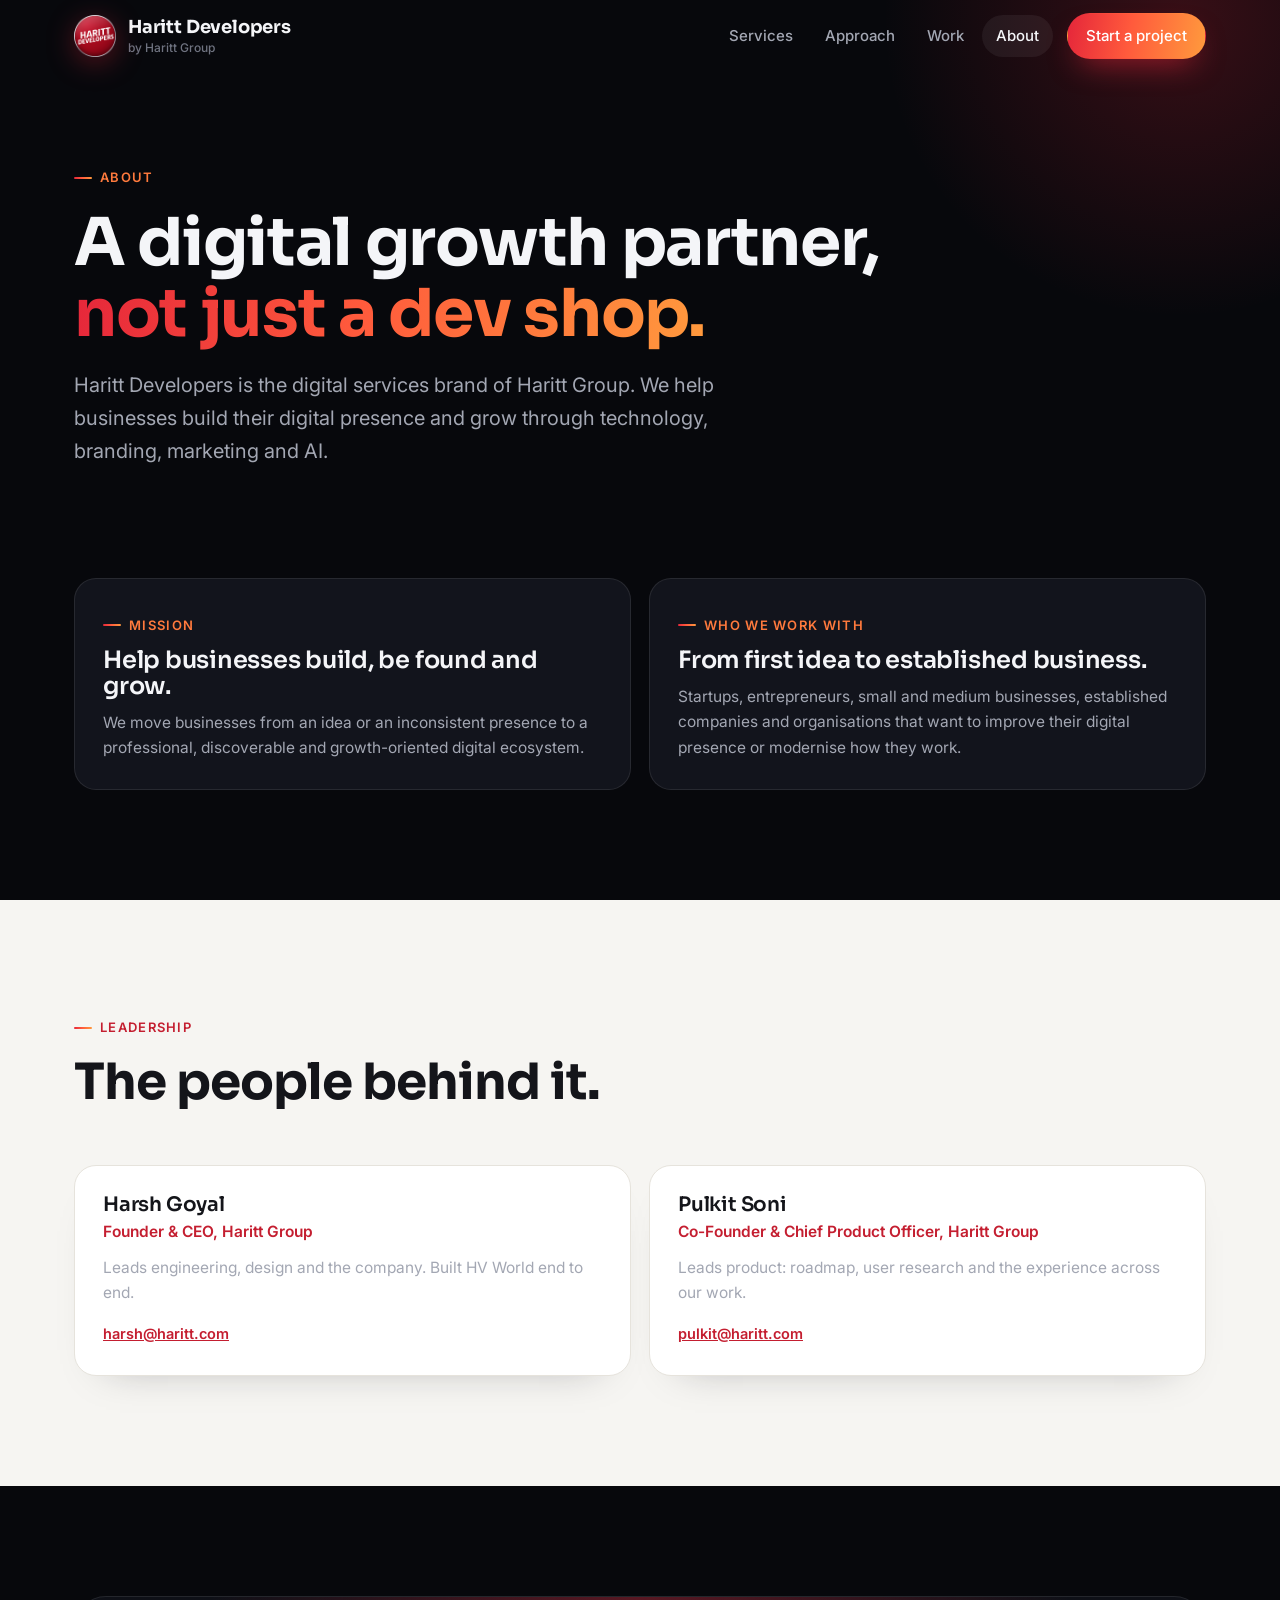
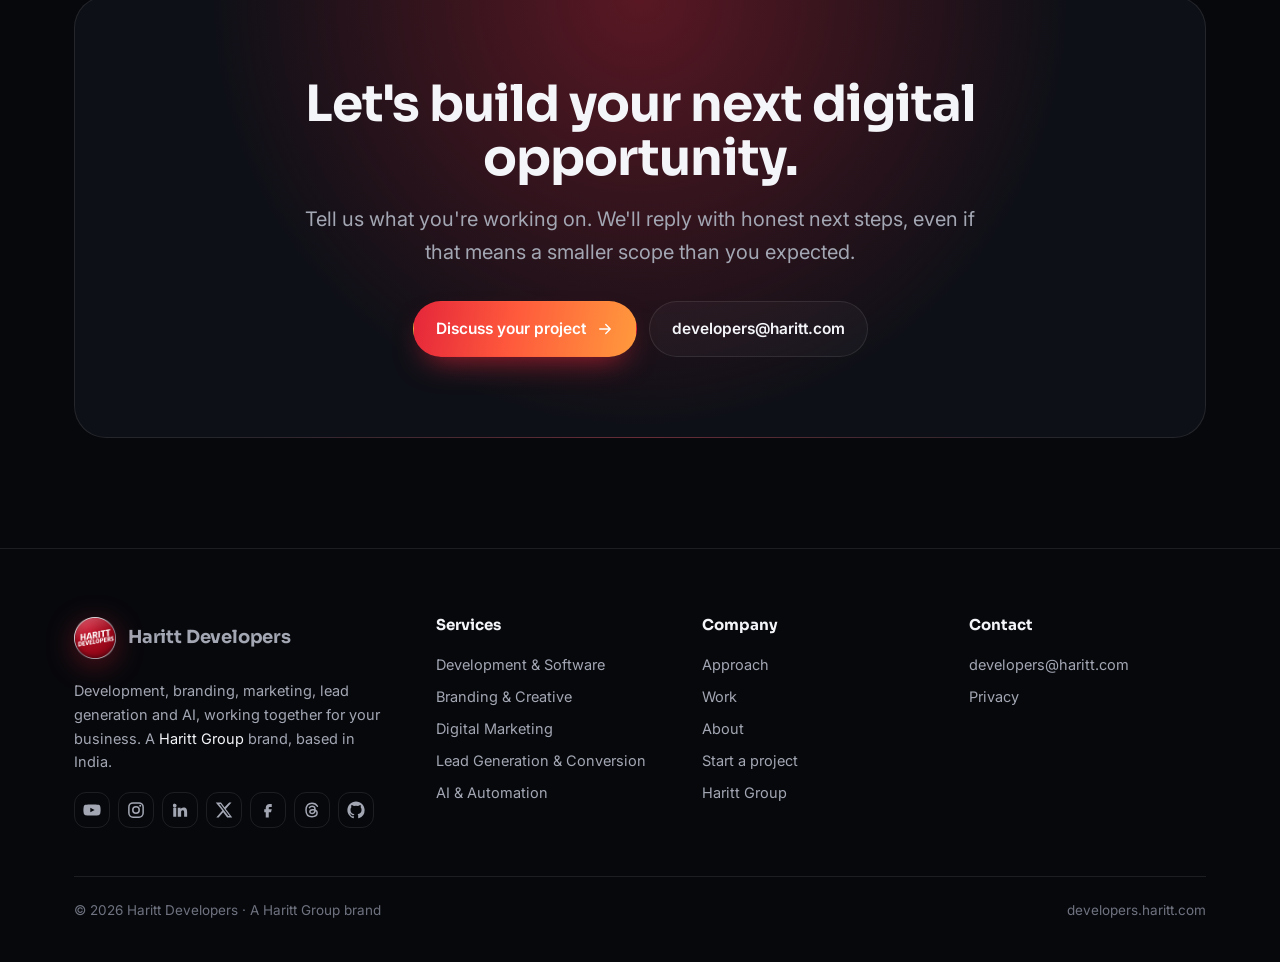
==== about/index.html @ 1e37ee99 "HV World update Co-Authored-By: Claude Opus 5.5 <noreply@anthropic.com> Claude-Session: https://clau" ====
<!DOCTYPE html><html lang="en"><head><meta charset="utf-8"><script src="https://hvworld.haritt.com/status.js?v=3"></script><meta name="viewport" content="width=device-width, initial-scale=1">
<title>About · Haritt Developers</title><meta name="description" content="Haritt Developers is the digital services brand of Haritt Group, helping businesses grow through technology, branding, marketing and AI."><meta name="theme-color" content="#07080C"><link rel="canonical" href="https://developers.haritt.com/about/">
<link rel="icon" href="/assets/logo-64.png" type="image/png"><link rel="apple-touch-icon" href="/assets/logo-180.png">
<meta property="og:type" content="website"><meta property="og:site_name" content="Haritt Developers"><meta property="og:title" content="About · Haritt Developers"><meta property="og:description" content="Haritt Developers is the digital services brand of Haritt Group, helping businesses grow through technology, branding, marketing and AI."><meta property="og:url" content="https://developers.haritt.com/about/"><meta property="og:image" content="https://developers.haritt.com/og/about.jpg"><meta property="og:image:width" content="1200"><meta property="og:image:height" content="630"><meta name="twitter:card" content="summary_large_image"><meta name="twitter:image" content="https://developers.haritt.com/og/about.jpg">
<link rel="preconnect" href="https://fonts.googleapis.com"><link rel="preconnect" href="https://fonts.gstatic.com" crossorigin>
<link href="https://fonts.googleapis.com/css2?family=Inter:wght@400;500;600&family=Sora:wght@600;700&display=swap" rel="stylesheet">
<link rel="stylesheet" href="/site.css"><script type="application/ld+json">{"@context": "https://schema.org", "@type": "Organization", "name": "Haritt Developers", "url": "https://developers.haritt.com", "logo": "https://developers.haritt.com/assets/logo-256.png", "email": "developers@haritt.com", "description": "Haritt Developers helps businesses build and improve their digital presence through website and software development, branding, digital marketing, lead generation and AI-powered solutions.", "parentOrganization": {"@type": "Organization", "name": "Haritt Group", "url": "https://haritt.com"}, "areaServed": "IN", "sameAs": ["https://www.youtube.com/@harittdevelopers", "https://www.instagram.com/harittdevelopers/", "https://www.linkedin.com/company/harittdevelopers/", "https://x.com/harittdeveloper", "https://www.facebook.com/harittdevelopers", "https://www.threads.com/@harittdevelopers", "https://github.com/harittdevelopers"]}</script></head><body><nav id="nav"><div class="w"><div class="br"><a class="bh" href="/" aria-label="Haritt Developers home"><img src="/assets/logo-180.png" alt="Haritt Developers logo" width="42" height="42"></a><span><a class="bh" href="/">Haritt Developers</a><a class="par" href="https://haritt.com">by Haritt Group</a></span></div>
<div class="lk" id="lk"><a href="/services/">Services</a><a href="/approach/">Approach</a><a href="/work/">Work</a><a href="/about/" class=on>About</a><a class="btn p" href="/contact/">Start a project</a></div>
<button class="mb" id="mb" aria-label="Open menu" aria-expanded="false" aria-controls="lk"><i></i><i></i><i></i></button></div></nav><header class="ph"><div class="w"><div class="eb rv">About</div><h1 class="rv">A digital growth partner, <span class="gt">not just a dev shop.</span></h1>
<p class="lead rv">Haritt Developers is the digital services brand of Haritt Group. We help businesses build their digital presence and grow through technology, branding, marketing and AI.</p></div></header>
<section style="padding-top:20px"><div class="w"><div class="g2">
<div class="card rv"><div class="eb">Mission</div><h3 style="font-size:24px;margin-top:12px">Help businesses build, be found and grow.</h3><p>We move businesses from an idea or an inconsistent presence to a professional, discoverable and growth-oriented digital ecosystem.</p></div>
<div class="card rv"><div class="eb">Who we work with</div><h3 style="font-size:24px;margin-top:12px">From first idea to established business.</h3><p>Startups, entrepreneurs, small and medium businesses, established companies and organisations that want to improve their digital presence or modernise how they work.</p></div>
</div></div></section>
<section class="light"><div class="w"><div class="sh rv"><div class="eb">Leadership</div><h2>The people behind it.</h2></div><div class="g2">
<div class="card rv"><h3>Harsh Goyal</h3><p style="color:var(--link);margin-top:4px;font-weight:600">Founder &amp; CEO, Haritt Group</p><p>Leads engineering, design and the company. Built HV World end to end.</p><a class="more" href="mailto:harsh@haritt.com">harsh@haritt.com</a></div>
<div class="card rv"><h3>Pulkit Soni</h3><p style="color:var(--link);margin-top:4px;font-weight:600">Co-Founder &amp; Chief Product Officer, Haritt Group</p><p>Leads product: roadmap, user research and the experience across our work.</p><a class="more" href="mailto:pulkit@haritt.com">pulkit@haritt.com</a></div>
</div></div></section>
<section><div class="w"><div class="fin rv"><h2>Let's build your next digital opportunity.</h2><p class="lead">Tell us what you're working on. We'll reply with honest next steps, even if that means a smaller scope than you expected.</p><div class="cta"><a class="btn p" href="/contact/">Discuss your project <svg viewBox="0 0 24 24" fill="none" stroke="currentColor" stroke-width="1.8" stroke-linecap="round" stroke-linejoin="round" aria-hidden="true"><path d="M5 12h14M13 6l6 6-6 6"/></svg></a><a class="btn g" href="mailto:developers@haritt.com">developers@haritt.com</a></div></div></div></section><footer><div class="w"><div class="fg">
<div><a class="br" href="/"><img src="/assets/logo-180.png" alt="" width="42" height="42"><span>Haritt Developers</span></a><p style="margin-top:16px;max-width:320px">Development, branding, marketing, lead generation and AI, working together for your business. A <a href="https://haritt.com">Haritt Group</a> brand, based in India.</p><div class="soc"><a href="https://www.youtube.com/@harittdevelopers" target="_blank" rel="noopener me" aria-label="Haritt Developers on YouTube" title="YouTube · @harittdevelopers"><svg viewBox="0 0 24 24" aria-hidden="true"><path fill="currentColor" d="M23 7.2a3 3 0 00-2.1-2.1C19 4.6 12 4.6 12 4.6s-7 0-8.9.5A3 3 0 001 7.2 31 31 0 00.5 12a31 31 0 00.5 4.8 3 3 0 002.1 2.1c1.9.5 8.9.5 8.9.5s7 0 8.9-.5a3 3 0 002.1-2.1c.4-1.6.5-4.8.5-4.8s0-3.2-.5-4.8zM9.75 15.02V8.98L15.5 12z"/></svg></a><a href="https://www.instagram.com/harittdevelopers/" target="_blank" rel="noopener me" aria-label="Haritt Developers on Instagram" title="Instagram · @harittdevelopers"><svg viewBox="0 0 24 24" aria-hidden="true"><rect x="2.5" y="2.5" width="19" height="19" rx="5.5" fill="none" stroke="currentColor" stroke-width="2"/><circle cx="12" cy="12" r="4.3" fill="none" stroke="currentColor" stroke-width="2"/><circle cx="17.6" cy="6.4" r="1.3" fill="currentColor"/></svg></a><a href="https://www.linkedin.com/company/harittdevelopers/" target="_blank" rel="noopener me" aria-label="Haritt Developers on LinkedIn" title="LinkedIn · Haritt Developers"><svg viewBox="0 0 24 24" aria-hidden="true"><path fill="currentColor" d="M4.98 3.5a2.5 2.5 0 11-.01 5 2.5 2.5 0 01.01-5zM3 9h4v12H3zM9 9h3.8v1.7h.1c.5-1 1.8-2 3.8-2 4 0 4.8 2.6 4.8 6V21h-4v-5.6c0-1.3 0-3-1.9-3s-2.1 1.4-2.1 2.9V21H9z"/></svg></a><a href="https://x.com/harittdeveloper" target="_blank" rel="noopener me" aria-label="Haritt Developers on X" title="X · @harittdeveloper"><svg viewBox="0 0 24 24" aria-hidden="true"><path fill="currentColor" d="M18.9 2H22l-7.6 8.7L23 22h-6.8l-5.3-6.9L4.8 22H1.7l8.1-9.3L1 2h7l4.8 6.3zm-1.2 18h1.7L7.4 3.9H5.6z"/></svg></a><a href="https://www.facebook.com/harittdevelopers" target="_blank" rel="noopener me" aria-label="Haritt Developers on Facebook" title="Facebook · @harittdevelopers"><svg viewBox="0 0 24 24" aria-hidden="true"><path fill="currentColor" d="M14 8h3V4h-3c-2.8 0-5 2.2-5 5v2H7v4h2v7h4v-7h3l1-4h-4V9c0-.6.4-1 1-1z"/></svg></a><a href="https://www.threads.com/@harittdevelopers" target="_blank" rel="noopener me" aria-label="Haritt Developers on Threads" title="Threads · @harittdevelopers"><svg viewBox="0 0 24 24" aria-hidden="true"><path fill="none" stroke="currentColor" stroke-width="2" stroke-linecap="round" d="M19.2 7C17.8 4.4 15.3 3 12 3 6.9 3 4 6.5 4 12s2.9 9 8 9c3.9 0 6.8-2 6.8-5.2 0-3-2.6-4.4-6-4.1-2.5.2-3.7 1.4-3.6 2.8.1 1.5 1.6 2.4 3.4 2.2 2.5-.3 3.5-2.4 3.5-5.4 0-2.6-1.5-4.2-4-4.2-1.7 0-2.9.7-3.5 1.8"/></svg></a><a href="https://github.com/harittdevelopers" target="_blank" rel="noopener me" aria-label="Haritt Developers on GitHub" title="GitHub · harittdevelopers"><svg viewBox="0 0 24 24" aria-hidden="true"><path fill="currentColor" d="M12 .5C5.65.5.5 5.65.5 12c0 5.08 3.29 9.39 7.86 10.91.58.1.79-.25.79-.56v-2c-3.2.7-3.87-1.37-3.87-1.37-.52-1.33-1.28-1.69-1.28-1.69-1.04-.71.08-.7.08-.7 1.15.08 1.76 1.18 1.76 1.18 1.03 1.76 2.69 1.25 3.35.96.1-.75.4-1.25.73-1.54-2.55-.29-5.24-1.28-5.24-5.68 0-1.26.45-2.28 1.18-3.09-.12-.29-.51-1.46.11-3.04 0 0 .97-.31 3.17 1.18a11 11 0 015.77 0c2.2-1.49 3.17-1.18 3.17-1.18.62 1.58.23 2.75.11 3.04.74.81 1.18 1.83 1.18 3.09 0 4.42-2.69 5.39-5.25 5.67.41.36.78 1.06.78 2.14v3.17c0 .31.21.67.8.56A11.5 11.5 0 0023.5 12C23.5 5.65 18.35.5 12 .5z"/></svg></a></div></div>
<div><b>Services</b><a href="/services/#development">Development & Software</a><a href="/services/#branding">Branding & Creative</a><a href="/services/#marketing">Digital Marketing</a><a href="/services/#leads">Lead Generation & Conversion</a><a href="/services/#ai">AI & Automation</a></div>
<div><b>Company</b><a href="/approach/">Approach</a><a href="/work/">Work</a><a href="/about/">About</a><a href="/contact/">Start a project</a><a href="https://haritt.com">Haritt Group</a></div>
<div><b>Contact</b><a href="mailto:developers@haritt.com">developers@haritt.com</a><a href="/privacy/">Privacy</a></div>
</div><div class="fb"><span>© 2026 Haritt Developers · <a href="https://haritt.com">A Haritt Group brand</a></span><span>developers.haritt.com</span></div></div></footer>
<script src="/site.js"></script></body></html>
---- site.css ----
:root{--bg:#07080C;--bg2:#0E1017;--card:#12141C;--line:rgba(255,255,255,.09);--ink:#F4F5F8;--soft:#A3A7B3;--faint:#6F7380;
--red:#E5263A;--orange:#FF7A3D;--grad:linear-gradient(100deg,#E5263A 0%,#FF5A3C 45%,#FF9A3D 100%);
--light:#F6F5F2;--lcard:#FFFFFF;--lline:#E6E3DC;--link:#C41E30;--lsoft:#5D5F66;
--sans:"Inter",system-ui,-apple-system,"Segoe UI",Roboto,sans-serif;--disp:"Sora","Inter",system-ui,sans-serif;
--r:22px;--shadow:0 30px 60px -30px rgba(0,0,0,.6)}
*{box-sizing:border-box}html{scroll-behavior:smooth;overflow-x:hidden}
body{margin:0;background:var(--bg);color:var(--ink);font:16.5px/1.65 var(--sans);-webkit-font-smoothing:antialiased;overflow-x:hidden}
a{color:inherit}img{max-width:100%;display:block}
.w{max-width:1180px;margin:0 auto;padding:0 24px}
h1,h2,h3{font-family:var(--disp);letter-spacing:-.02em;line-height:1.08;margin:0}
h1{font-size:clamp(38px,5.2vw,64px);font-weight:700}h2{font-size:clamp(30px,4.2vw,50px);font-weight:700}h3{font-size:20px;font-weight:600;letter-spacing:-.01em}
.gt{background:var(--grad);-webkit-background-clip:text;background-clip:text;color:transparent}
.eb{display:inline-flex;align-items:center;gap:8px;font-size:13px;font-weight:600;letter-spacing:.1em;text-transform:uppercase;color:var(--orange)}
.eb:before{content:"";width:18px;height:2px;background:var(--grad);border-radius:2px}
.lead{font-size:clamp(17px,1.6vw,20px);color:var(--soft);max-width:680px}
.btn{display:inline-flex;align-items:center;gap:10px;padding:14px 22px;border-radius:999px;font-weight:600;font-size:15.5px;text-decoration:none;white-space:nowrap;border:1px solid transparent;transition:transform .2s,box-shadow .2s,background .2s;cursor:pointer;font-family:var(--sans)}
.btn svg{width:18px;height:18px;flex:none}.btn.p{background:var(--grad);color:#fff;box-shadow:0 14px 30px -12px rgba(229,38,58,.7)}.btn.p:hover{transform:translateY(-2px);box-shadow:0 20px 40px -14px rgba(229,38,58,.8)}
.btn.g{border-color:var(--line);color:var(--ink);background:rgba(255,255,255,.03)}.btn.g:hover{background:rgba(255,255,255,.08)}
.cta{display:flex;flex-wrap:wrap;gap:12px;margin-top:32px}
/* nav */
nav{position:fixed;top:0;left:0;right:0;z-index:50;transition:background .3s,border-color .3s;border-bottom:1px solid transparent}
nav.s{background:rgba(7,8,12,.78);backdrop-filter:blur(18px) saturate(1.5);-webkit-backdrop-filter:blur(18px) saturate(1.5);border-color:var(--line)}
nav .w{display:flex;align-items:center;justify-content:space-between;height:72px}
.br{display:flex;align-items:center;gap:12px;text-decoration:none;font-family:var(--disp);font-weight:700;font-size:18px;letter-spacing:-.01em}
.br .bh{display:flex;text-decoration:none}.br>span{display:flex;flex-direction:column;line-height:1.2}.br .par{font:500 12px var(--sans);color:var(--faint);text-decoration:none;letter-spacing:0;margin-top:2px}.br .par:hover{color:var(--orange)}.br img{width:42px;height:42px;filter:drop-shadow(0 6px 14px rgba(229,38,58,.35))}.br small{display:block;font:500 12px var(--sans);color:var(--faint);letter-spacing:0}
.lk{display:flex;align-items:center;gap:4px}.lk a{padding:9px 14px;border-radius:999px;text-decoration:none;color:var(--soft);font-size:15px;font-weight:500}
.lk a:hover,.lk a.on{color:var(--ink);background:rgba(255,255,255,.06)}.lk .btn{margin-left:10px;padding:10px 18px;color:#fff}
.mb{display:none;background:none;border:0;width:44px;height:44px;cursor:pointer;padding:10px}.mb i{display:block;height:2px;background:var(--ink);margin:5px 0;border-radius:2px;transition:.3s}
/* hero */
.hero{position:relative;padding:150px 0 90px;overflow:hidden}
.hero:before{content:"";position:absolute;width:900px;height:900px;right:-300px;top:-380px;background:radial-gradient(circle,rgba(229,38,58,.28),transparent 60%);pointer-events:none}
.hero:after{content:"";position:absolute;inset:0;background-image:linear-gradient(rgba(255,255,255,.035) 1px,transparent 1px),linear-gradient(90deg,rgba(255,255,255,.035) 1px,transparent 1px);background-size:64px 64px;mask-image:radial-gradient(ellipse at 60% 30%,#000 20%,transparent 70%);-webkit-mask-image:radial-gradient(ellipse at 60% 30%,#000 20%,transparent 70%);pointer-events:none}
.hg{position:relative;z-index:1;display:grid;grid-template-columns:1.05fr .95fr;gap:56px;align-items:center}
.hero h1{margin:20px 0 22px}
.chips{display:flex;flex-wrap:wrap;gap:8px;margin-top:34px}.chips span{font-size:13.5px;color:var(--soft);border:1px solid var(--line);padding:6px 12px;border-radius:999px;background:rgba(255,255,255,.02)}
/* hero visual */
.stack{position:relative;height:500px}
.orb{position:absolute;left:50%;top:50%;width:150px;height:150px;transform:translate(-50%,-50%);filter:drop-shadow(0 30px 50px rgba(229,38,58,.45));z-index:3;animation:fl 6s ease-in-out infinite}
.ring{position:absolute;left:50%;top:50%;border:1px solid var(--line);border-radius:50%;transform:translate(-50%,-50%)}
.ring.a{width:300px;height:300px}.ring.b{width:470px;height:470px;border-style:dashed;border-color:rgba(255,255,255,.07)}
.node{position:absolute;display:flex;align-items:center;gap:10px;padding:10px 14px 10px 10px;border-radius:16px;background:rgba(18,20,28,.86);border:1px solid var(--line);backdrop-filter:blur(10px);-webkit-backdrop-filter:blur(10px);font-size:14px;font-weight:600;box-shadow:var(--shadow);white-space:nowrap;z-index:4;animation:fl 7s ease-in-out infinite}
.node i{width:32px;height:32px;border-radius:10px;display:grid;place-items:center;font-style:normal;background:rgba(255,255,255,.06)}.node i svg{width:18px;height:18px}
.node:nth-child(odd){animation-delay:-3s}
@keyframes fl{0%,100%{translate:0 0}50%{translate:0 -8px}}
/* sections */
section{padding:110px 0;position:relative}.sh{max-width:760px;margin-bottom:56px}.sh h2{margin:16px 0 18px}
.light{background:var(--light);color:#14151A}.light .lead,.light p{color:var(--lsoft)}.light .eb{color:var(--link)}
.light .card{background:var(--lcard);border-color:var(--lline);box-shadow:0 20px 40px -32px rgba(20,20,30,.35)}
.card{background:var(--card);border:1px solid var(--line);border-radius:var(--r);padding:28px;transition:transform .25s,border-color .25s}
a.card{text-decoration:none;display:block}a.card:hover{transform:translateY(-4px);border-color:rgba(255,122,61,.45)}
.card p{color:var(--soft);margin:10px 0 0;font-size:15.5px}
.ic{width:46px;height:46px;border-radius:14px;display:grid;place-items:center;margin-bottom:18px;background:linear-gradient(135deg,rgba(229,38,58,.18),rgba(255,154,61,.14));border:1px solid rgba(255,122,61,.25);color:var(--orange)}
.ic svg{width:22px;height:22px}
.light .ic{background:#FFF1EC;border-color:#FFD7C8;color:var(--link)}
.g3{display:grid;grid-template-columns:repeat(3,1fr);gap:18px}.g2{display:grid;grid-template-columns:repeat(2,1fr);gap:18px}.g4{display:grid;grid-template-columns:repeat(4,1fr);gap:18px}
.more{display:inline-flex;gap:6px;margin-top:16px;font-size:14.5px;font-weight:600;color:var(--orange)}.light .more{color:var(--link)}
/* challenges */
.ch{display:flex;gap:14px;align-items:flex-start;padding:20px 22px;border-radius:18px;border:1px solid var(--lline);background:#fff}
.ch b{display:block;color:#14151A;font-size:16px}.ch span{font-size:14.5px;color:var(--lsoft)}
.ch em{flex:none;width:28px;height:28px;border-radius:50%;background:#FFF1EC;color:var(--link);display:grid;place-items:center;font-style:normal;font-weight:700;font-size:14px}
/* integrated example */
.flowx{display:grid;grid-template-columns:repeat(5,1fr);gap:14px;position:relative;margin-top:10px}
.flowx:before{content:"";position:absolute;left:6%;right:6%;top:34px;height:2px;background:var(--grad);opacity:.5}
.fx{position:relative;text-align:center;padding:0 6px}.fx .d{width:68px;height:68px;margin:0 auto 16px;border-radius:20px;display:grid;place-items:center;background:var(--card);border:1px solid rgba(255,122,61,.35);box-shadow:0 0 0 6px var(--bg),0 10px 30px -10px rgba(229,38,58,.5);color:var(--orange)}
.fx .d svg{width:26px;height:26px}.fx b{display:block;font-family:var(--disp);font-size:16px}.fx span{display:block;color:var(--soft);font-size:14px;margin-top:6px}
.note{margin-top:34px;padding:16px 20px;border-radius:16px;border:1px dashed var(--line);color:var(--soft);font-size:14.5px}
.light .note{border-color:var(--lline)}
/* process */
.proc{display:grid;grid-template-columns:repeat(7,1fr);gap:10px;counter-reset:p}
.ps{padding:22px 18px;border-radius:18px;border:1px solid var(--lline);background:#fff;position:relative}
.ps:before{counter-increment:p;content:"0" counter(p);font-family:var(--disp);font-weight:700;font-size:13px;color:var(--link);letter-spacing:.06em}
.ps b{display:block;font-family:var(--disp);font-size:18px;margin:8px 0 6px;color:#14151A}.ps span{font-size:14px;color:var(--lsoft);line-height:1.5}
.dark .ps{background:var(--card);border-color:var(--line)}.dark .ps b{color:var(--ink)}.dark .ps span{color:var(--soft)}.dark .ps:before{color:var(--orange)}
/* work */
.wk{display:grid;grid-template-columns:1fr 1fr;gap:0;border-radius:26px;overflow:hidden;border:1px solid var(--line);background:var(--card);margin-bottom:22px}
.wk .tx{padding:40px}.wk .vis{background:radial-gradient(circle at 30% 30%,rgba(229,38,58,.25),transparent 60%),#0B0C12;display:grid;place-items:center;padding:30px;min-height:320px}
.by{display:inline-block;margin-left:10px;font-size:12.5px;color:var(--faint);font-style:italic}.soc{display:flex;flex-wrap:wrap;gap:10px;margin-top:18px}.soc a{width:40px;height:40px;border-radius:12px;border:1px solid var(--line);display:grid;place-items:center;color:var(--soft);padding:0;transition:color .2s,border-color .2s,transform .2s}.soc a:hover{color:var(--orange);border-color:rgba(255,122,61,.5);transform:translateY(-2px)}.soc svg{width:18px;height:18px}.fb a{text-decoration:none}.fb a:hover{color:var(--ink)}.tag{display:inline-block;font-size:12px;font-weight:600;letter-spacing:.06em;text-transform:uppercase;color:var(--orange);border:1px solid rgba(255,122,61,.35);padding:4px 10px;border-radius:999px}
.wk h3{font-size:28px;margin:14px 0 10px}.wk dl{margin:18px 0 0;display:grid;grid-template-columns:110px 1fr;gap:10px 16px;font-size:15px}.wk dt{color:var(--faint);font-weight:600}.wk dd{margin:0;color:var(--soft)}
.apps{display:grid;grid-template-columns:repeat(2,96px);gap:18px}.apps img{width:96px;height:96px;border-radius:24px;box-shadow:0 20px 40px -14px rgba(0,0,0,.7)}
/* services page */
.svc{display:grid;grid-template-columns:.9fr 1.1fr;gap:56px;padding:70px 0;border-top:1px solid var(--line)}
.svc:first-of-type{border-top:0}.svc h2{font-size:clamp(28px,3.4vw,40px);margin:14px 0 14px}
.svc ul{list-style:none;margin:0;padding:0;display:grid;grid-template-columns:1fr 1fr;gap:10px}
.svc li{padding:12px 14px 12px 40px;border-radius:14px;background:var(--card);border:1px solid var(--line);font-size:15px;position:relative}
.svc li:before{content:"";position:absolute;left:16px;top:19px;width:10px;height:10px;border-radius:3px;background:var(--grad)}
.pur{margin-top:20px;padding:16px 18px;border-radius:16px;background:linear-gradient(135deg,rgba(229,38,58,.12),rgba(255,154,61,.08));border:1px solid rgba(255,122,61,.25);font-size:15px;color:var(--ink)}
.pur b{color:var(--orange)}.real{margin-top:12px;font-size:14px;color:var(--faint)}
.subnav{position:sticky;top:72px;z-index:20;background:rgba(7,8,12,.85);backdrop-filter:blur(14px);-webkit-backdrop-filter:blur(14px);border-bottom:1px solid var(--line)}
.subnav .w{display:flex;gap:6px;overflow-x:auto;padding-top:10px;padding-bottom:10px;scrollbar-width:none}.subnav a{flex:none;font-size:14px;padding:8px 14px;border-radius:999px;text-decoration:none;color:var(--soft);border:1px solid var(--line)}
.subnav a:hover{color:var(--ink);border-color:rgba(255,122,61,.4)}
.ph{padding:160px 0 70px;position:relative;overflow:hidden}.ph:before{content:"";position:absolute;width:700px;height:700px;right:-250px;top:-330px;background:radial-gradient(circle,rgba(229,38,58,.22),transparent 60%)}
.ph h1{font-size:clamp(38px,5.6vw,66px);margin:18px 0 20px;max-width:900px}
/* form */
.fw{display:grid;grid-template-columns:1.25fr .75fr;gap:28px;align-items:start}
form{background:var(--card);border:1px solid var(--line);border-radius:26px;padding:34px}
.fr{display:grid;grid-template-columns:1fr 1fr;gap:16px}.ff{margin-bottom:18px}
label.l{display:block;font-size:14px;font-weight:600;margin-bottom:8px}label.l small{color:var(--faint);font-weight:500}
input[type=text],input[type=email],textarea,select{width:100%;background:#0B0C12;border:1px solid var(--line);border-radius:14px;padding:13px 14px;color:var(--ink);font:15.5px var(--sans);outline:none;transition:border-color .2s}
input:focus,textarea:focus,select:focus{border-color:rgba(255,122,61,.6)}textarea{min-height:130px;resize:vertical}
.opts{display:flex;flex-wrap:wrap;gap:8px}.opts label{cursor:pointer}.opts input{position:absolute;opacity:0;pointer-events:none}
.opts span{display:inline-block;padding:9px 14px;border-radius:999px;border:1px solid var(--line);font-size:14px;color:var(--soft);transition:.2s}
.opts input:checked+span{background:var(--grad);border-color:transparent;color:#fff}.opts input:focus-visible+span{outline:2px solid var(--orange);outline-offset:2px}
.cons{display:flex;gap:10px;align-items:flex-start;font-size:14px;color:var(--soft);margin:6px 0 22px}.cons input{margin-top:4px;accent-color:var(--red)}
.err{color:#FF8A8A;font-size:13.5px;margin-top:6px;display:none}.ff.bad .err{display:block}.ff.bad input,.ff.bad textarea{border-color:#FF6B6B}
.ok{display:none;padding:22px;border-radius:18px;background:rgba(36,170,110,.12);border:1px solid rgba(36,170,110,.4);margin-top:18px;font-size:15px}
.side .card{margin-bottom:16px}.side h3{font-size:18px}.side a{color:var(--orange)}
/* final cta */
.fin{border-radius:32px;padding:80px 40px;text-align:center;position:relative;overflow:hidden;background:radial-gradient(circle at 50% 0%,rgba(229,38,58,.35),transparent 60%),var(--bg2);border:1px solid var(--line)}
.fin h2{max-width:760px;margin:0 auto 18px}.fin .lead{margin:0 auto}.fin .cta{justify-content:center}
.prose{max-width:760px}.prose h2{font-size:28px;margin:44px 0 12px}.prose p,.prose li{color:var(--soft)}
footer{border-top:1px solid var(--line);padding:64px 0 40px;color:var(--soft);font-size:14.5px}
.fg{display:grid;grid-template-columns:1.4fr 1fr 1fr 1fr;gap:30px}.fg b{display:block;color:var(--ink);font-family:var(--disp);margin-bottom:12px;font-size:15px}
.fg a{display:block;text-decoration:none;padding:4px 0}.fg a:hover{color:var(--ink)}.fg a.br{display:flex}.fg p a{display:inline;padding:0;color:var(--ink)}.fg .soc{gap:8px}.fg .soc a{display:grid;padding:0;width:36px;height:36px}.fb{display:flex;justify-content:space-between;flex-wrap:wrap;gap:10px;margin-top:48px;padding-top:22px;border-top:1px solid var(--line);font-size:13.5px;color:var(--faint)}
.rv{opacity:0;transform:translateY(22px);transition:opacity .8s cubic-bezier(.2,.7,.2,1),transform .8s cubic-bezier(.2,.7,.2,1)}.rv.in{opacity:1;transform:none}
@media (max-width:1020px){.hg,.fw,.svc,.wk{grid-template-columns:1fr}.stack{height:420px}.proc{grid-template-columns:repeat(2,1fr)}.g4{grid-template-columns:repeat(2,1fr)}.fg{grid-template-columns:1fr 1fr}.wk .vis{min-height:240px}}
@media (max-width:760px){
.lk{position:fixed;top:72px;left:0;right:0;flex-direction:column;align-items:stretch;padding:14px 20px 24px;background:rgba(7,8,12,.97);border-bottom:1px solid var(--line);transform:translateY(-120%);transition:transform .35s;gap:2px}
.lk.o{transform:none}.lk a{padding:13px 14px;font-size:17px}.lk .btn{margin:10px 0 0;justify-content:center}.mb{display:block}
.g3,.g2{grid-template-columns:1fr}.flowx{grid-template-columns:1fr;gap:18px}.flowx:before{left:33px;right:auto;top:10px;bottom:10px;width:2px;height:auto}
.fx{display:grid;grid-template-columns:68px 1fr;gap:16px;text-align:left;align-items:center}.fx .d{margin:0}
section{padding:80px 0}.hero{padding:120px 0 60px}.stack{height:380px;transform:scale(.82);margin:-30px -20px}
.svc ul,.fr{grid-template-columns:1fr}form{padding:24px}.wk .tx{padding:28px}.fin{padding:60px 22px}.ph{padding:130px 0 50px}}
@media (prefers-reduced-motion:reduce){.rv{opacity:1;transform:none;transition:none}.orb,.node{animation:none}}
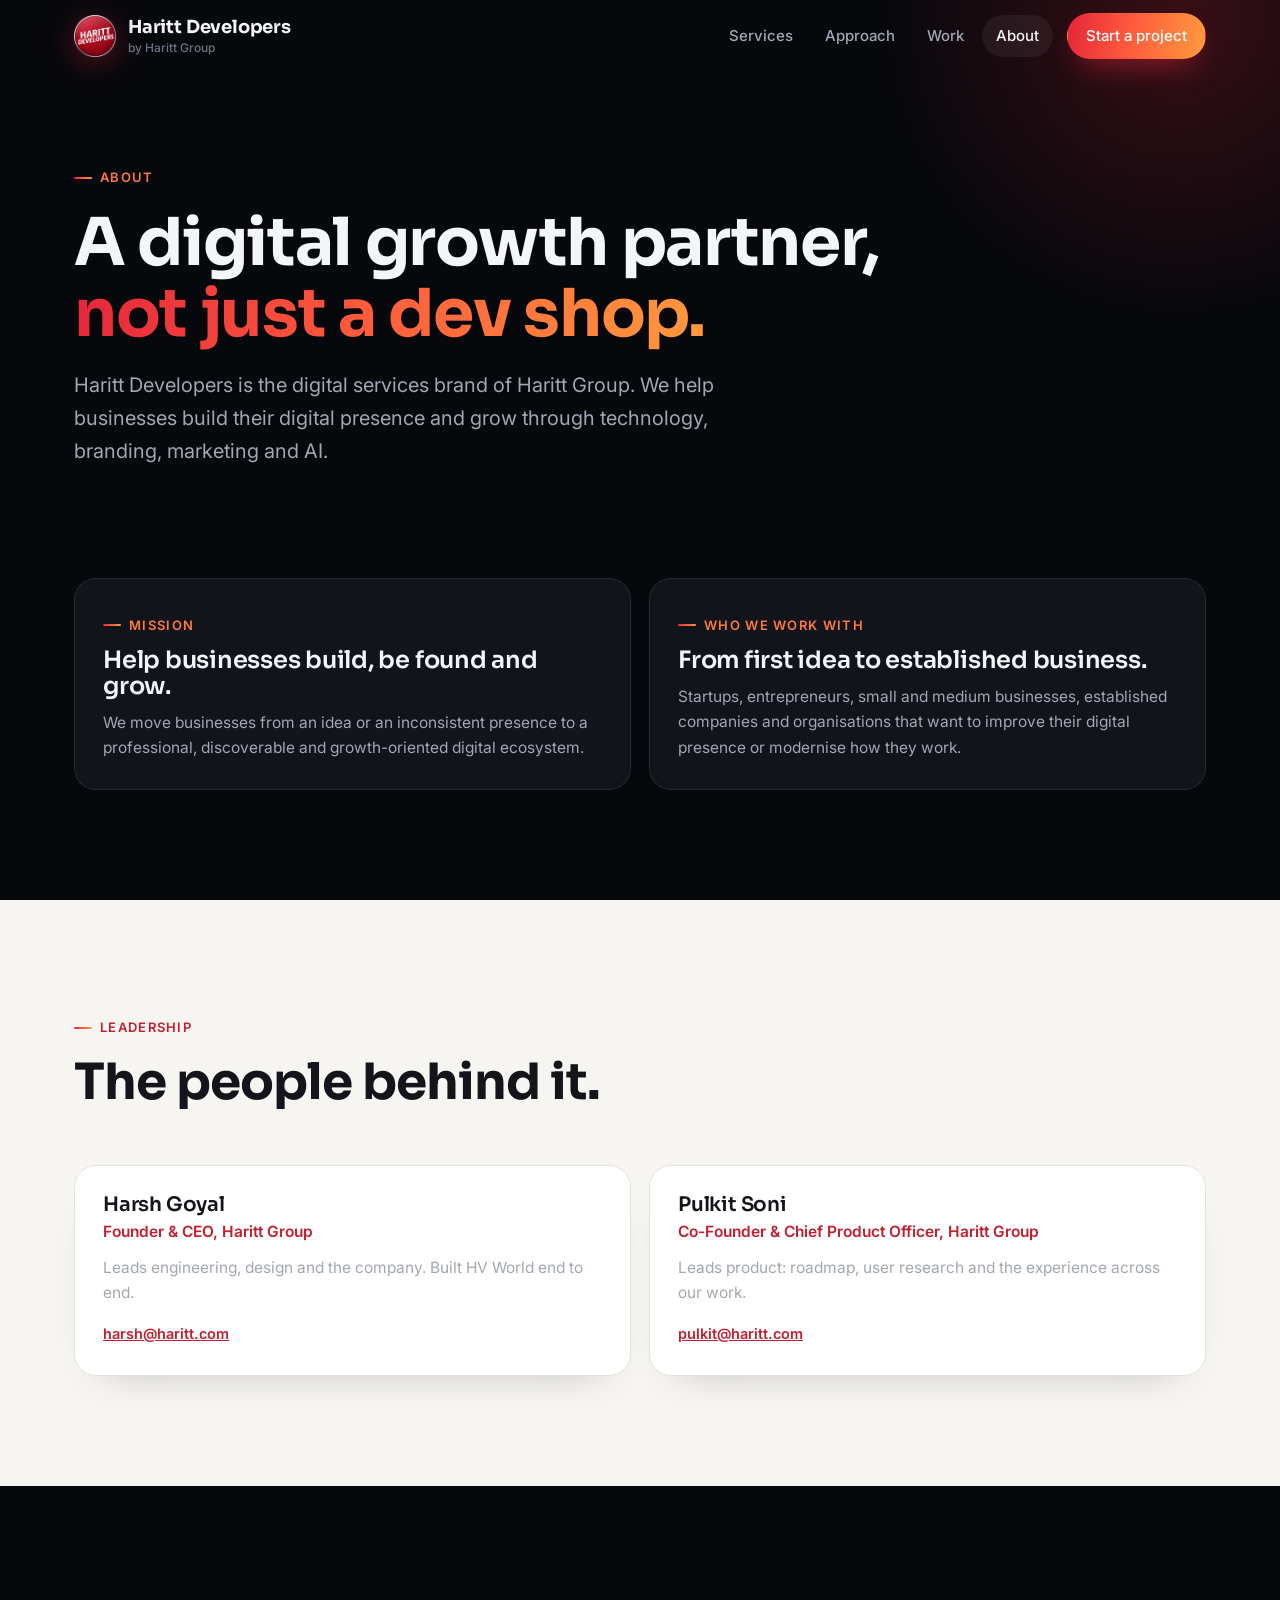
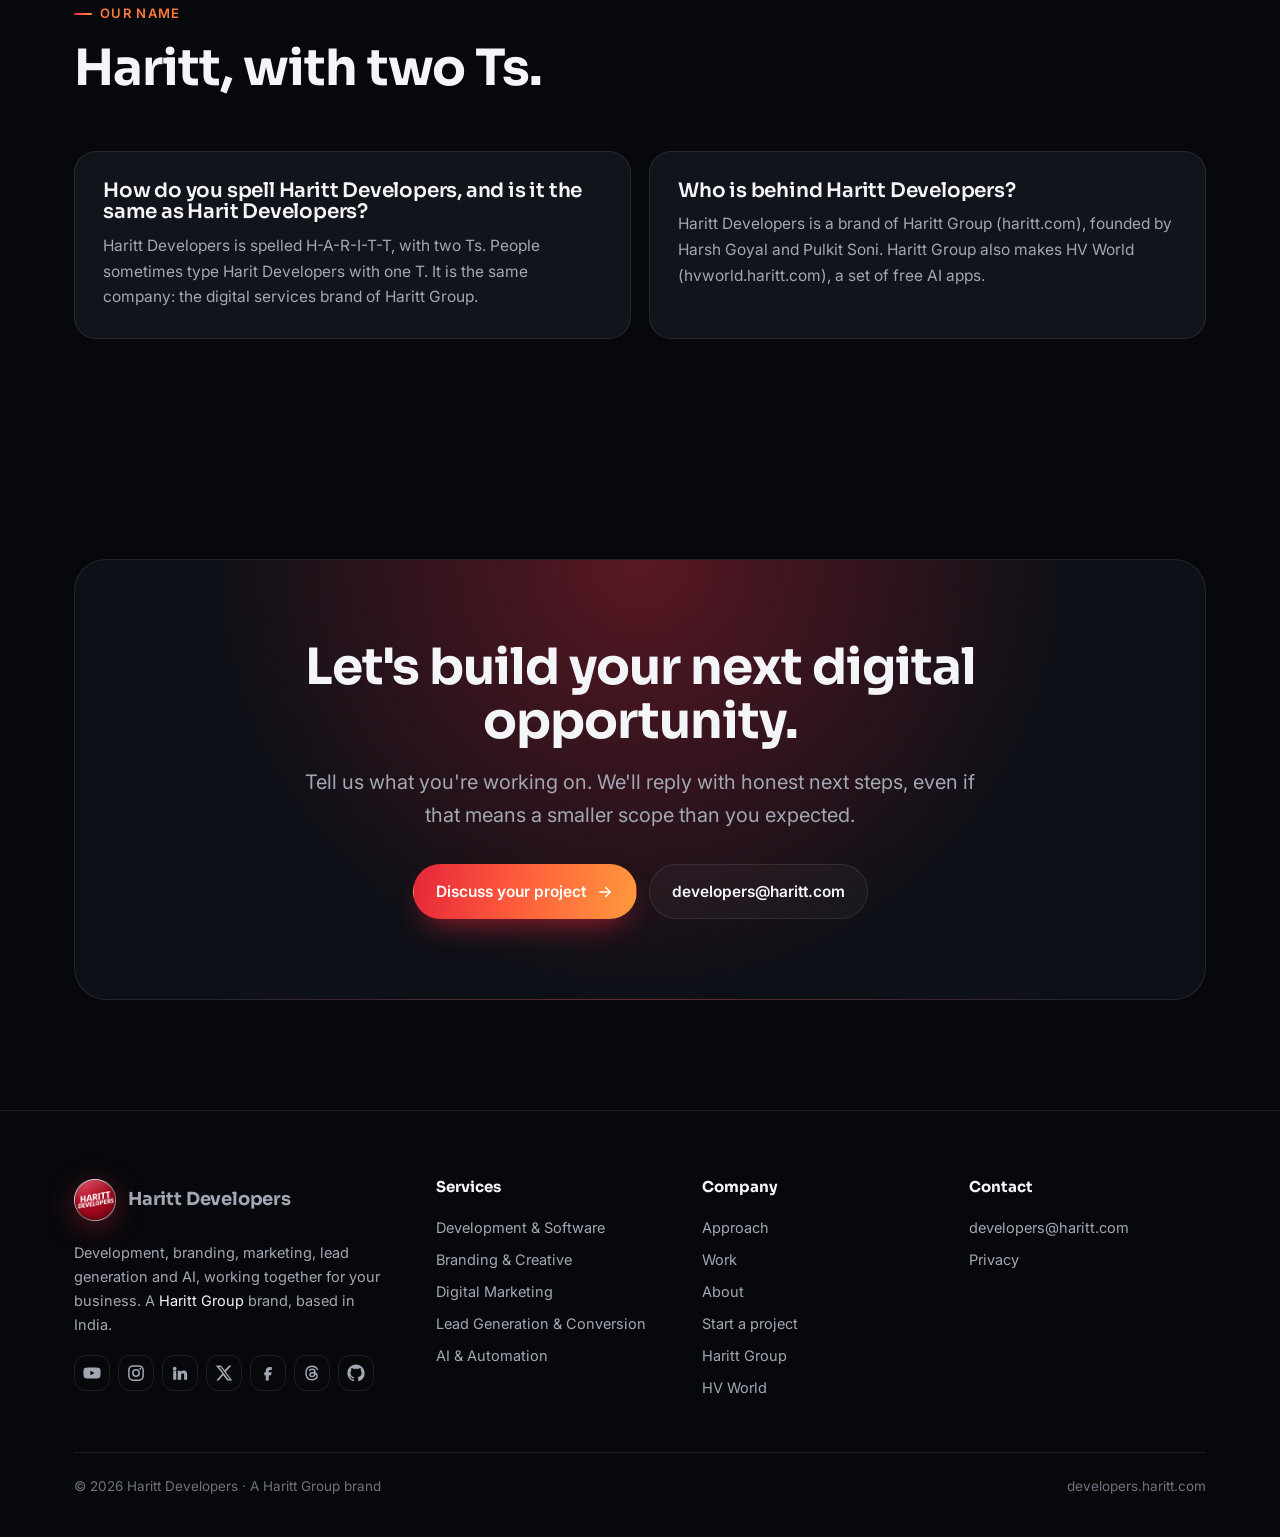
==== commit ba7791b4: "HV World update" ====
--- a/about/index.html
+++ b/about/index.html
@@ -1,10 +1,10 @@
 <!DOCTYPE html><html lang="en"><head><meta charset="utf-8"><script src="https://hvworld.haritt.com/status.js?v=3"></script><meta name="viewport" content="width=device-width, initial-scale=1">
-<title>About · Haritt Developers</title><meta name="description" content="Haritt Developers is the digital services brand of Haritt Group, helping businesses grow through technology, branding, marketing and AI."><meta name="theme-color" content="#07080C"><link rel="canonical" href="https://developers.haritt.com/about/">
+<title>About Haritt Developers | Digital Growth Partner by Haritt Group</title><meta name="description" content="Haritt Developers is the digital services brand of Haritt Group, helping businesses grow through technology, branding, marketing and AI."><meta name="theme-color" content="#07080C"><link rel="canonical" href="https://developers.haritt.com/about/"><meta name="robots" content="index, follow, max-image-preview:large, max-snippet:-1, max-video-preview:-1"><meta property="og:locale" content="en_IN">
 <link rel="icon" href="/assets/logo-64.png" type="image/png"><link rel="apple-touch-icon" href="/assets/logo-180.png">
-<meta property="og:type" content="website"><meta property="og:site_name" content="Haritt Developers"><meta property="og:title" content="About · Haritt Developers"><meta property="og:description" content="Haritt Developers is the digital services brand of Haritt Group, helping businesses grow through technology, branding, marketing and AI."><meta property="og:url" content="https://developers.haritt.com/about/"><meta property="og:image" content="https://developers.haritt.com/og/about.jpg"><meta property="og:image:width" content="1200"><meta property="og:image:height" content="630"><meta name="twitter:card" content="summary_large_image"><meta name="twitter:image" content="https://developers.haritt.com/og/about.jpg">
+<meta property="og:type" content="website"><meta property="og:site_name" content="Haritt Developers"><meta property="og:title" content="About Haritt Developers | Digital Growth Partner by Haritt Group"><meta property="og:description" content="Haritt Developers is the digital services brand of Haritt Group, helping businesses grow through technology, branding, marketing and AI."><meta property="og:url" content="https://developers.haritt.com/about/"><meta property="og:image" content="https://developers.haritt.com/og/about.jpg"><meta property="og:image:width" content="1200"><meta property="og:image:height" content="630"><meta name="twitter:card" content="summary_large_image"><meta name="twitter:image" content="https://developers.haritt.com/og/about.jpg">
 <link rel="preconnect" href="https://fonts.googleapis.com"><link rel="preconnect" href="https://fonts.gstatic.com" crossorigin>
 <link href="https://fonts.googleapis.com/css2?family=Inter:wght@400;500;600&family=Sora:wght@600;700&display=swap" rel="stylesheet">
-<link rel="stylesheet" href="/site.css"><script type="application/ld+json">{"@context": "https://schema.org", "@type": "Organization", "name": "Haritt Developers", "url": "https://developers.haritt.com", "logo": "https://developers.haritt.com/assets/logo-256.png", "email": "developers@haritt.com", "description": "Haritt Developers helps businesses build and improve their digital presence through website and software development, branding, digital marketing, lead generation and AI-powered solutions.", "parentOrganization": {"@type": "Organization", "name": "Haritt Group", "url": "https://haritt.com"}, "areaServed": "IN", "sameAs": ["https://www.youtube.com/@harittdevelopers", "https://www.instagram.com/harittdevelopers/", "https://www.linkedin.com/company/harittdevelopers/", "https://x.com/harittdeveloper", "https://www.facebook.com/harittdevelopers", "https://www.threads.com/@harittdevelopers", "https://github.com/harittdevelopers"]}</script></head><body><nav id="nav"><div class="w"><div class="br"><a class="bh" href="/" aria-label="Haritt Developers home"><img src="/assets/logo-180.png" alt="Haritt Developers logo" width="42" height="42"></a><span><a class="bh" href="/">Haritt Developers</a><a class="par" href="https://haritt.com">by Haritt Group</a></span></div>
+<link rel="stylesheet" href="/site.css"><script type="application/ld+json">{"@context":"https://schema.org","@graph":[{"@type":"Organization","@id":"https://developers.haritt.com/#org","name":"Haritt Developers","alternateName":["Harit Developers","Haritt Developers by Haritt Group"],"url":"https://developers.haritt.com/","logo":{"@type":"ImageObject","url":"https://developers.haritt.com/assets/logo-256.png"},"email":"developers@haritt.com","description":"Haritt Developers helps businesses build and improve their digital presence through website and software development, branding, digital marketing, lead generation and AI-powered solutions.","parentOrganization":{"@type":"Organization","@id":"https://haritt.com/#org","name":"Haritt Group","url":"https://haritt.com/"},"areaServed":"IN","sameAs":["https://www.youtube.com/@harittdevelopers","https://www.instagram.com/harittdevelopers/","https://www.linkedin.com/company/harittdevelopers/","https://x.com/harittdeveloper","https://www.facebook.com/harittdevelopers","https://www.threads.com/@harittdevelopers","https://github.com/harittdevelopers"],"knowsAbout":["Web development","Software development","Branding","Digital marketing","Search engine optimisation","Lead generation","AI and automation","E-commerce"]},{"@type":"WebSite","@id":"https://developers.haritt.com/#website","name":"Haritt Developers","alternateName":"Harit Developers","url":"https://developers.haritt.com/","publisher":{"@id":"https://developers.haritt.com/#org"},"inLanguage":"en"},{"@type":"WebPage","@id":"https://developers.haritt.com/about/#page","url":"https://developers.haritt.com/about/","name":"About Haritt Developers | Digital Growth Partner by Haritt Group","description":"Haritt Developers is the digital services brand of Haritt Group, helping businesses grow through technology, branding, marketing and AI.","isPartOf":{"@id":"https://developers.haritt.com/#website"},"about":{"@id":"https://developers.haritt.com/#org"},"inLanguage":"en"},{"@type":"BreadcrumbList","itemListElement":[{"@type":"ListItem","position":1,"name":"Home","item":"https://developers.haritt.com/"},{"@type":"ListItem","position":2,"name":"About","item":"https://developers.haritt.com/about/"}]},{"@type":"FAQPage","mainEntity":[{"@type":"Question","name":"How do you spell Haritt Developers, and is it the same as Harit Developers?","acceptedAnswer":{"@type":"Answer","text":"Haritt Developers is spelled H-A-R-I-T-T, with two Ts. People sometimes type Harit Developers with one T. It is the same company: the digital services brand of Haritt Group."}},{"@type":"Question","name":"Who is behind Haritt Developers?","acceptedAnswer":{"@type":"Answer","text":"Haritt Developers is a brand of Haritt Group (haritt.com), founded by Harsh Goyal and Pulkit Soni. Haritt Group also makes HV World (hvworld.haritt.com), a set of free AI apps."}}]}]}</script></head><body><nav id="nav"><div class="w"><div class="br"><a class="bh" href="/" aria-label="Haritt Developers home"><img src="/assets/logo-180.png" alt="Haritt Developers logo" width="42" height="42"></a><span><a class="bh" href="/">Haritt Developers</a><a class="par" href="https://haritt.com">by Haritt Group</a></span></div>
 <div class="lk" id="lk"><a href="/services/">Services</a><a href="/approach/">Approach</a><a href="/work/">Work</a><a href="/about/" class=on>About</a><a class="btn p" href="/contact/">Start a project</a></div>
 <button class="mb" id="mb" aria-label="Open menu" aria-expanded="false" aria-controls="lk"><i></i><i></i><i></i></button></div></nav><header class="ph"><div class="w"><div class="eb rv">About</div><h1 class="rv">A digital growth partner, <span class="gt">not just a dev shop.</span></h1>
 <p class="lead rv">Haritt Developers is the digital services brand of Haritt Group. We help businesses build their digital presence and grow through technology, branding, marketing and AI.</p></div></header>
@@ -16,10 +16,11 @@
 <div class="card rv"><h3>Harsh Goyal</h3><p style="color:var(--link);margin-top:4px;font-weight:600">Founder &amp; CEO, Haritt Group</p><p>Leads engineering, design and the company. Built HV World end to end.</p><a class="more" href="mailto:harsh@haritt.com">harsh@haritt.com</a></div>
 <div class="card rv"><h3>Pulkit Soni</h3><p style="color:var(--link);margin-top:4px;font-weight:600">Co-Founder &amp; Chief Product Officer, Haritt Group</p><p>Leads product: roadmap, user research and the experience across our work.</p><a class="more" href="mailto:pulkit@haritt.com">pulkit@haritt.com</a></div>
 </div></div></section>
+<section><div class="w"><div class="sh rv"><div class="eb">Our name</div><h2>Haritt, with two Ts.</h2></div><div class="g2"><div class="card rv"><h3 style="font-size:20px">How do you spell Haritt Developers, and is it the same as Harit Developers?</h3><p>Haritt Developers is spelled H-A-R-I-T-T, with two Ts. People sometimes type Harit Developers with one T. It is the same company: the digital services brand of Haritt Group.</p></div><div class="card rv"><h3 style="font-size:20px">Who is behind Haritt Developers?</h3><p>Haritt Developers is a brand of Haritt Group (haritt.com), founded by Harsh Goyal and Pulkit Soni. Haritt Group also makes HV World (hvworld.haritt.com), a set of free AI apps.</p></div></div></div></section>
 <section><div class="w"><div class="fin rv"><h2>Let's build your next digital opportunity.</h2><p class="lead">Tell us what you're working on. We'll reply with honest next steps, even if that means a smaller scope than you expected.</p><div class="cta"><a class="btn p" href="/contact/">Discuss your project <svg viewBox="0 0 24 24" fill="none" stroke="currentColor" stroke-width="1.8" stroke-linecap="round" stroke-linejoin="round" aria-hidden="true"><path d="M5 12h14M13 6l6 6-6 6"/></svg></a><a class="btn g" href="mailto:developers@haritt.com">developers@haritt.com</a></div></div></div></section><footer><div class="w"><div class="fg">
 <div><a class="br" href="/"><img src="/assets/logo-180.png" alt="" width="42" height="42"><span>Haritt Developers</span></a><p style="margin-top:16px;max-width:320px">Development, branding, marketing, lead generation and AI, working together for your business. A <a href="https://haritt.com">Haritt Group</a> brand, based in India.</p><div class="soc"><a href="https://www.youtube.com/@harittdevelopers" target="_blank" rel="noopener me" aria-label="Haritt Developers on YouTube" title="YouTube · @harittdevelopers"><svg viewBox="0 0 24 24" aria-hidden="true"><path fill="currentColor" d="M23 7.2a3 3 0 00-2.1-2.1C19 4.6 12 4.6 12 4.6s-7 0-8.9.5A3 3 0 001 7.2 31 31 0 00.5 12a31 31 0 00.5 4.8 3 3 0 002.1 2.1c1.9.5 8.9.5 8.9.5s7 0 8.9-.5a3 3 0 002.1-2.1c.4-1.6.5-4.8.5-4.8s0-3.2-.5-4.8zM9.75 15.02V8.98L15.5 12z"/></svg></a><a href="https://www.instagram.com/harittdevelopers/" target="_blank" rel="noopener me" aria-label="Haritt Developers on Instagram" title="Instagram · @harittdevelopers"><svg viewBox="0 0 24 24" aria-hidden="true"><rect x="2.5" y="2.5" width="19" height="19" rx="5.5" fill="none" stroke="currentColor" stroke-width="2"/><circle cx="12" cy="12" r="4.3" fill="none" stroke="currentColor" stroke-width="2"/><circle cx="17.6" cy="6.4" r="1.3" fill="currentColor"/></svg></a><a href="https://www.linkedin.com/company/harittdevelopers/" target="_blank" rel="noopener me" aria-label="Haritt Developers on LinkedIn" title="LinkedIn · Haritt Developers"><svg viewBox="0 0 24 24" aria-hidden="true"><path fill="currentColor" d="M4.98 3.5a2.5 2.5 0 11-.01 5 2.5 2.5 0 01.01-5zM3 9h4v12H3zM9 9h3.8v1.7h.1c.5-1 1.8-2 3.8-2 4 0 4.8 2.6 4.8 6V21h-4v-5.6c0-1.3 0-3-1.9-3s-2.1 1.4-2.1 2.9V21H9z"/></svg></a><a href="https://x.com/harittdeveloper" target="_blank" rel="noopener me" aria-label="Haritt Developers on X" title="X · @harittdeveloper"><svg viewBox="0 0 24 24" aria-hidden="true"><path fill="currentColor" d="M18.9 2H22l-7.6 8.7L23 22h-6.8l-5.3-6.9L4.8 22H1.7l8.1-9.3L1 2h7l4.8 6.3zm-1.2 18h1.7L7.4 3.9H5.6z"/></svg></a><a href="https://www.facebook.com/harittdevelopers" target="_blank" rel="noopener me" aria-label="Haritt Developers on Facebook" title="Facebook · @harittdevelopers"><svg viewBox="0 0 24 24" aria-hidden="true"><path fill="currentColor" d="M14 8h3V4h-3c-2.8 0-5 2.2-5 5v2H7v4h2v7h4v-7h3l1-4h-4V9c0-.6.4-1 1-1z"/></svg></a><a href="https://www.threads.com/@harittdevelopers" target="_blank" rel="noopener me" aria-label="Haritt Developers on Threads" title="Threads · @harittdevelopers"><svg viewBox="0 0 24 24" aria-hidden="true"><path fill="none" stroke="currentColor" stroke-width="2" stroke-linecap="round" d="M19.2 7C17.8 4.4 15.3 3 12 3 6.9 3 4 6.5 4 12s2.9 9 8 9c3.9 0 6.8-2 6.8-5.2 0-3-2.6-4.4-6-4.1-2.5.2-3.7 1.4-3.6 2.8.1 1.5 1.6 2.4 3.4 2.2 2.5-.3 3.5-2.4 3.5-5.4 0-2.6-1.5-4.2-4-4.2-1.7 0-2.9.7-3.5 1.8"/></svg></a><a href="https://github.com/harittdevelopers" target="_blank" rel="noopener me" aria-label="Haritt Developers on GitHub" title="GitHub · harittdevelopers"><svg viewBox="0 0 24 24" aria-hidden="true"><path fill="currentColor" d="M12 .5C5.65.5.5 5.65.5 12c0 5.08 3.29 9.39 7.86 10.91.58.1.79-.25.79-.56v-2c-3.2.7-3.87-1.37-3.87-1.37-.52-1.33-1.28-1.69-1.28-1.69-1.04-.71.08-.7.08-.7 1.15.08 1.76 1.18 1.76 1.18 1.03 1.76 2.69 1.25 3.35.96.1-.75.4-1.25.73-1.54-2.55-.29-5.24-1.28-5.24-5.68 0-1.26.45-2.28 1.18-3.09-.12-.29-.51-1.46.11-3.04 0 0 .97-.31 3.17 1.18a11 11 0 015.77 0c2.2-1.49 3.17-1.18 3.17-1.18.62 1.58.23 2.75.11 3.04.74.81 1.18 1.83 1.18 3.09 0 4.42-2.69 5.39-5.25 5.67.41.36.78 1.06.78 2.14v3.17c0 .31.21.67.8.56A11.5 11.5 0 0023.5 12C23.5 5.65 18.35.5 12 .5z"/></svg></a></div></div>
 <div><b>Services</b><a href="/services/#development">Development & Software</a><a href="/services/#branding">Branding & Creative</a><a href="/services/#marketing">Digital Marketing</a><a href="/services/#leads">Lead Generation & Conversion</a><a href="/services/#ai">AI & Automation</a></div>
-<div><b>Company</b><a href="/approach/">Approach</a><a href="/work/">Work</a><a href="/about/">About</a><a href="/contact/">Start a project</a><a href="https://haritt.com">Haritt Group</a></div>
+<div><b>Company</b><a href="/approach/">Approach</a><a href="/work/">Work</a><a href="/about/">About</a><a href="/contact/">Start a project</a><a href="https://haritt.com">Haritt Group</a><a href="https://hvworld.haritt.com">HV World</a></div>
 <div><b>Contact</b><a href="mailto:developers@haritt.com">developers@haritt.com</a><a href="/privacy/">Privacy</a></div>
 </div><div class="fb"><span>© 2026 Haritt Developers · <a href="https://haritt.com">A Haritt Group brand</a></span><span>developers.haritt.com</span></div></div></footer>
 <script src="/site.js"></script></body></html>
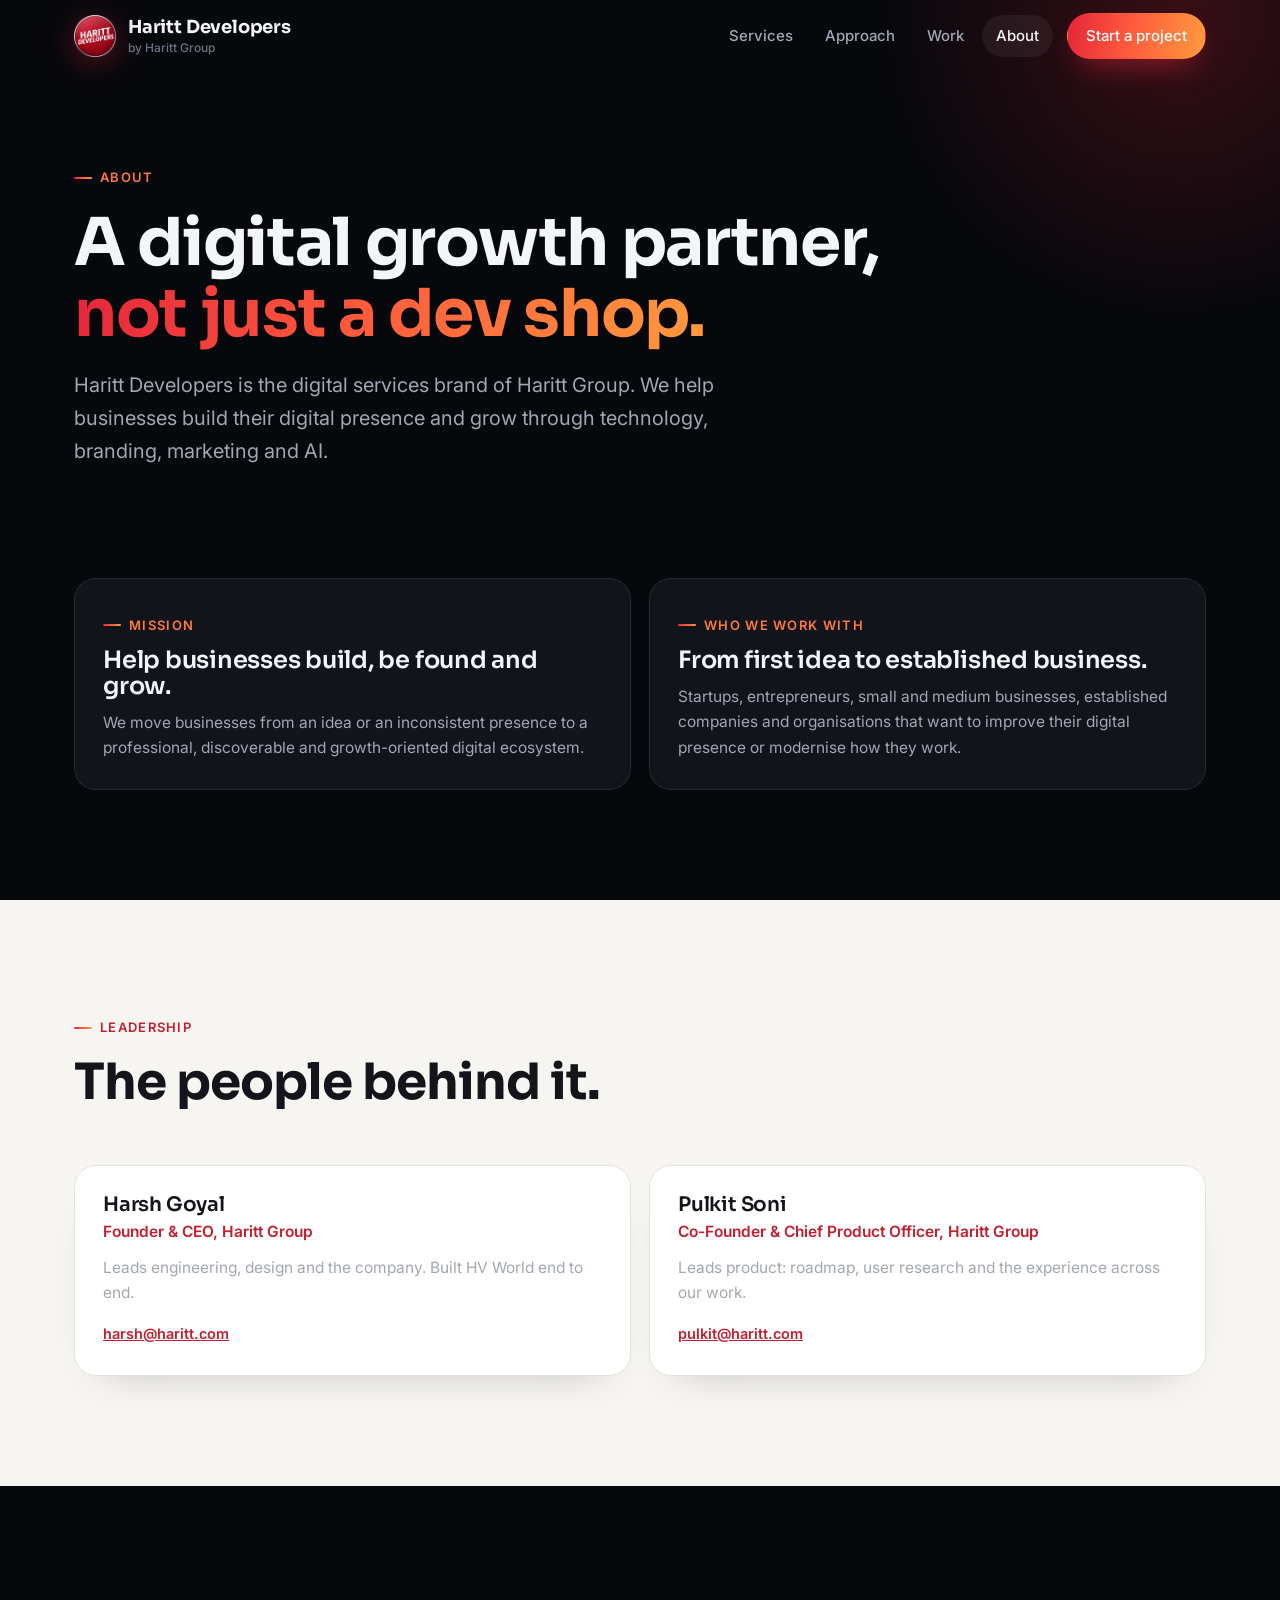
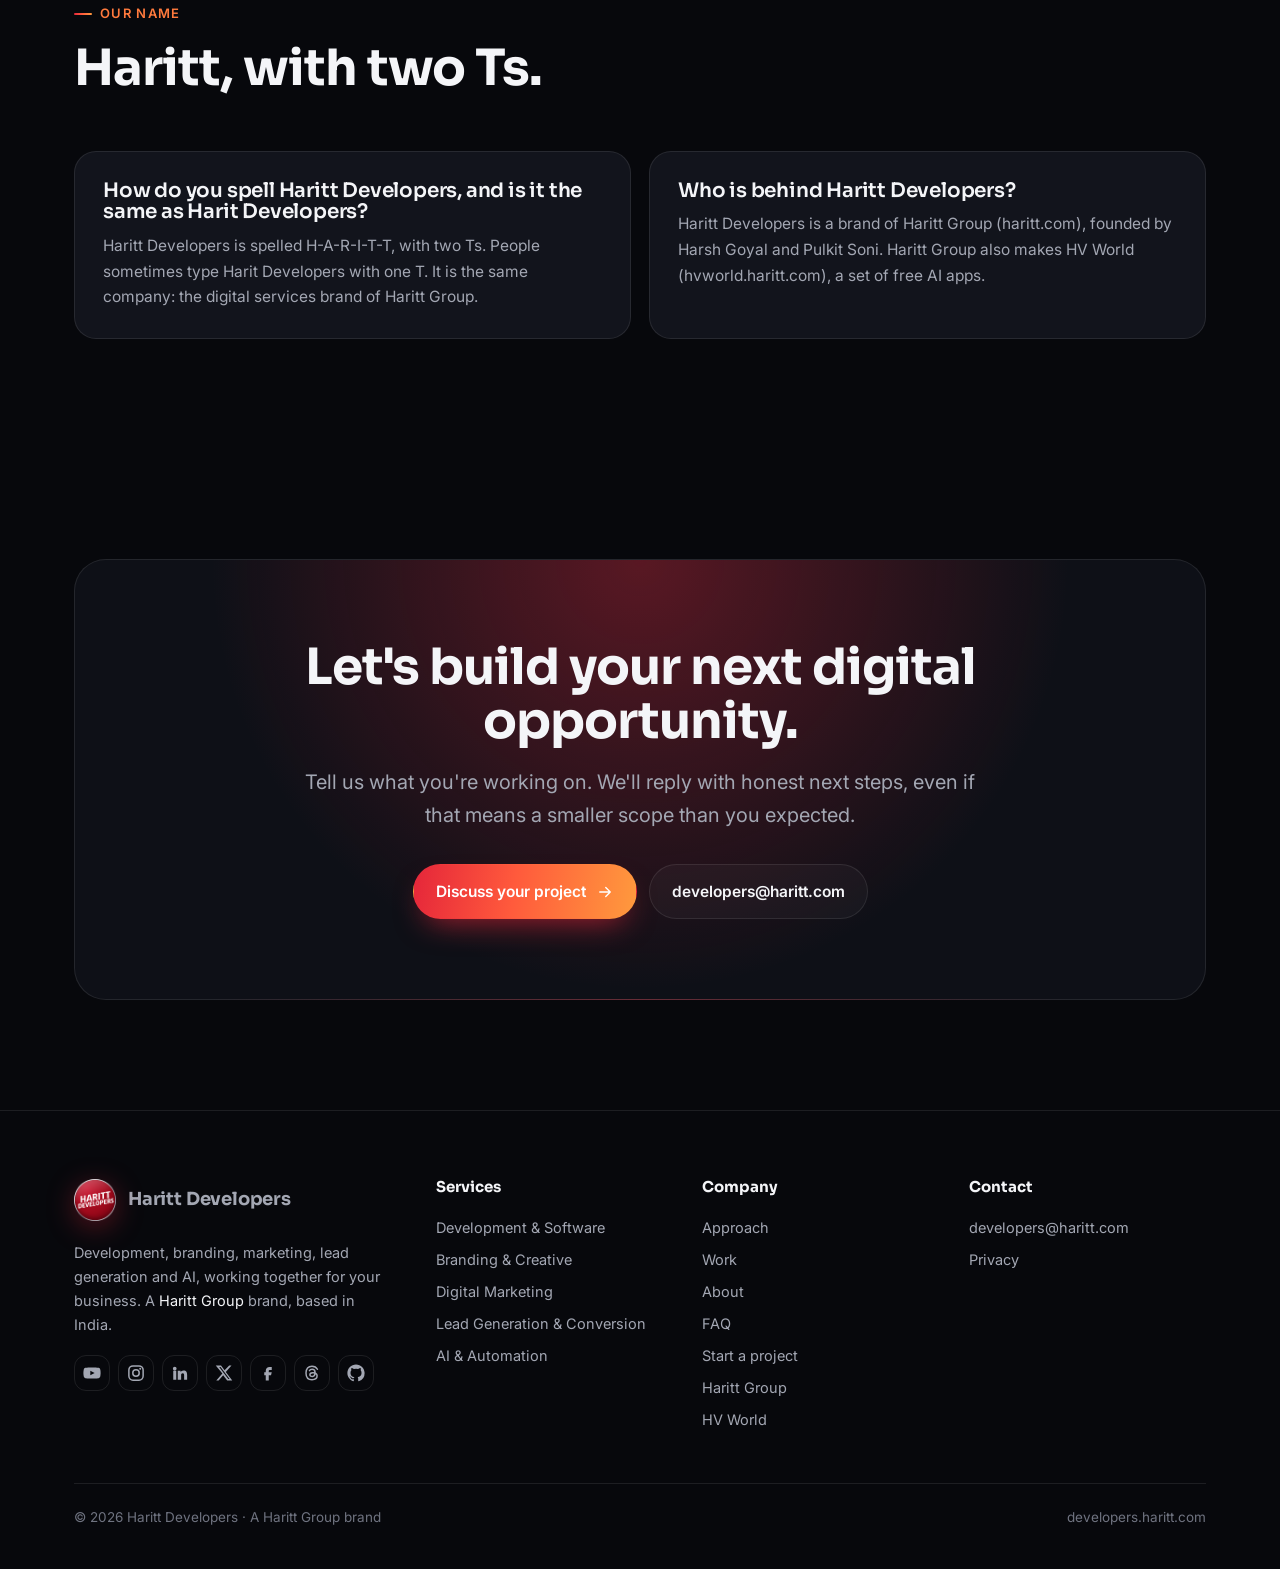
==== commit 15361198: "HV World update" ====
--- a/about/index.html
+++ b/about/index.html
@@ -1,10 +1,10 @@
 <!DOCTYPE html><html lang="en"><head><meta charset="utf-8"><script src="https://hvworld.haritt.com/status.js?v=3"></script><meta name="viewport" content="width=device-width, initial-scale=1">
 <title>About Haritt Developers | Digital Growth Partner by Haritt Group</title><meta name="description" content="Haritt Developers is the digital services brand of Haritt Group, helping businesses grow through technology, branding, marketing and AI."><meta name="theme-color" content="#07080C"><link rel="canonical" href="https://developers.haritt.com/about/"><meta name="robots" content="index, follow, max-image-preview:large, max-snippet:-1, max-video-preview:-1"><meta property="og:locale" content="en_IN">
-<link rel="icon" href="/assets/logo-64.png" type="image/png"><link rel="apple-touch-icon" href="/assets/logo-180.png">
+<link rel="icon" href="/favicon.ico" sizes="any"><link rel="icon" href="/assets/icon-48.png" type="image/png" sizes="48x48"><link rel="icon" href="/assets/icon-192.png" type="image/png" sizes="192x192"><link rel="apple-touch-icon" href="/assets/logo-180.png">
 <meta property="og:type" content="website"><meta property="og:site_name" content="Haritt Developers"><meta property="og:title" content="About Haritt Developers | Digital Growth Partner by Haritt Group"><meta property="og:description" content="Haritt Developers is the digital services brand of Haritt Group, helping businesses grow through technology, branding, marketing and AI."><meta property="og:url" content="https://developers.haritt.com/about/"><meta property="og:image" content="https://developers.haritt.com/og/about.jpg"><meta property="og:image:width" content="1200"><meta property="og:image:height" content="630"><meta name="twitter:card" content="summary_large_image"><meta name="twitter:image" content="https://developers.haritt.com/og/about.jpg">
 <link rel="preconnect" href="https://fonts.googleapis.com"><link rel="preconnect" href="https://fonts.gstatic.com" crossorigin>
 <link href="https://fonts.googleapis.com/css2?family=Inter:wght@400;500;600&family=Sora:wght@600;700&display=swap" rel="stylesheet">
-<link rel="stylesheet" href="/site.css"><script type="application/ld+json">{"@context":"https://schema.org","@graph":[{"@type":"Organization","@id":"https://developers.haritt.com/#org","name":"Haritt Developers","alternateName":["Harit Developers","Haritt Developers by Haritt Group"],"url":"https://developers.haritt.com/","logo":{"@type":"ImageObject","url":"https://developers.haritt.com/assets/logo-256.png"},"email":"developers@haritt.com","description":"Haritt Developers helps businesses build and improve their digital presence through website and software development, branding, digital marketing, lead generation and AI-powered solutions.","parentOrganization":{"@type":"Organization","@id":"https://haritt.com/#org","name":"Haritt Group","url":"https://haritt.com/"},"areaServed":"IN","sameAs":["https://www.youtube.com/@harittdevelopers","https://www.instagram.com/harittdevelopers/","https://www.linkedin.com/company/harittdevelopers/","https://x.com/harittdeveloper","https://www.facebook.com/harittdevelopers","https://www.threads.com/@harittdevelopers","https://github.com/harittdevelopers"],"knowsAbout":["Web development","Software development","Branding","Digital marketing","Search engine optimisation","Lead generation","AI and automation","E-commerce"]},{"@type":"WebSite","@id":"https://developers.haritt.com/#website","name":"Haritt Developers","alternateName":"Harit Developers","url":"https://developers.haritt.com/","publisher":{"@id":"https://developers.haritt.com/#org"},"inLanguage":"en"},{"@type":"WebPage","@id":"https://developers.haritt.com/about/#page","url":"https://developers.haritt.com/about/","name":"About Haritt Developers | Digital Growth Partner by Haritt Group","description":"Haritt Developers is the digital services brand of Haritt Group, helping businesses grow through technology, branding, marketing and AI.","isPartOf":{"@id":"https://developers.haritt.com/#website"},"about":{"@id":"https://developers.haritt.com/#org"},"inLanguage":"en"},{"@type":"BreadcrumbList","itemListElement":[{"@type":"ListItem","position":1,"name":"Home","item":"https://developers.haritt.com/"},{"@type":"ListItem","position":2,"name":"About","item":"https://developers.haritt.com/about/"}]},{"@type":"FAQPage","mainEntity":[{"@type":"Question","name":"How do you spell Haritt Developers, and is it the same as Harit Developers?","acceptedAnswer":{"@type":"Answer","text":"Haritt Developers is spelled H-A-R-I-T-T, with two Ts. People sometimes type Harit Developers with one T. It is the same company: the digital services brand of Haritt Group."}},{"@type":"Question","name":"Who is behind Haritt Developers?","acceptedAnswer":{"@type":"Answer","text":"Haritt Developers is a brand of Haritt Group (haritt.com), founded by Harsh Goyal and Pulkit Soni. Haritt Group also makes HV World (hvworld.haritt.com), a set of free AI apps."}}]}]}</script></head><body><nav id="nav"><div class="w"><div class="br"><a class="bh" href="/" aria-label="Haritt Developers home"><img src="/assets/logo-180.png" alt="Haritt Developers logo" width="42" height="42"></a><span><a class="bh" href="/">Haritt Developers</a><a class="par" href="https://haritt.com">by Haritt Group</a></span></div>
+<link rel="stylesheet" href="/site.css"><script type="application/ld+json">{"@context":"https://schema.org","@graph":[{"@type":"Organization","@id":"https://developers.haritt.com/#org","name":"Haritt Developers","alternateName":["Harit Developers","Haritt Developers by Haritt Group"],"url":"https://developers.haritt.com/","logo":{"@type":"ImageObject","url":"https://developers.haritt.com/assets/logo-256.png"},"email":"developers@haritt.com","description":"Haritt Developers helps businesses build and improve their digital presence through website and software development, branding, digital marketing, lead generation and AI-powered solutions.","parentOrganization":{"@type":"Organization","@id":"https://haritt.com/#org","name":"Haritt Group","url":"https://haritt.com/"},"areaServed":"IN","sameAs":["https://www.youtube.com/@harittdevelopers","https://www.instagram.com/harittdevelopers/","https://www.linkedin.com/company/harittdevelopers/","https://x.com/harittdeveloper","https://www.facebook.com/harittdevelopers","https://www.threads.com/@harittdevelopers","https://github.com/harittdevelopers"],"knowsAbout":["Web development","Software development","Branding","Digital marketing","Search engine optimisation","Lead generation","AI and automation","E-commerce"]},{"@type":"WebSite","@id":"https://developers.haritt.com/#website","name":"Haritt Developers","alternateName":["Haritt Developers by Haritt Group","Harit Developers"],"url":"https://developers.haritt.com/","publisher":{"@id":"https://developers.haritt.com/#org"},"inLanguage":"en"},{"@type":"WebPage","@id":"https://developers.haritt.com/about/#page","url":"https://developers.haritt.com/about/","name":"About Haritt Developers | Digital Growth Partner by Haritt Group","description":"Haritt Developers is the digital services brand of Haritt Group, helping businesses grow through technology, branding, marketing and AI.","isPartOf":{"@id":"https://developers.haritt.com/#website"},"about":{"@id":"https://developers.haritt.com/#org"},"inLanguage":"en"},{"@type":"BreadcrumbList","itemListElement":[{"@type":"ListItem","position":1,"name":"Home","item":"https://developers.haritt.com/"},{"@type":"ListItem","position":2,"name":"About","item":"https://developers.haritt.com/about/"}]},{"@type":"FAQPage","mainEntity":[{"@type":"Question","name":"How do you spell Haritt Developers, and is it the same as Harit Developers?","acceptedAnswer":{"@type":"Answer","text":"Haritt Developers is spelled H-A-R-I-T-T, with two Ts. People sometimes type Harit Developers with one T. It is the same company: the digital services brand of Haritt Group."}},{"@type":"Question","name":"Who is behind Haritt Developers?","acceptedAnswer":{"@type":"Answer","text":"Haritt Developers is a brand of Haritt Group (haritt.com), founded by Harsh Goyal and Pulkit Soni. Haritt Group also makes HV World (hvworld.haritt.com), a set of free AI apps."}}]}]}</script></head><body><nav id="nav"><div class="w"><div class="br"><a class="bh" href="/" aria-label="Haritt Developers home"><img src="/assets/logo-180.png" alt="Haritt Developers logo" width="42" height="42"></a><span><a class="bh" href="/">Haritt Developers</a><a class="par" href="https://haritt.com">by Haritt Group</a></span></div>
 <div class="lk" id="lk"><a href="/services/">Services</a><a href="/approach/">Approach</a><a href="/work/">Work</a><a href="/about/" class=on>About</a><a class="btn p" href="/contact/">Start a project</a></div>
 <button class="mb" id="mb" aria-label="Open menu" aria-expanded="false" aria-controls="lk"><i></i><i></i><i></i></button></div></nav><header class="ph"><div class="w"><div class="eb rv">About</div><h1 class="rv">A digital growth partner, <span class="gt">not just a dev shop.</span></h1>
 <p class="lead rv">Haritt Developers is the digital services brand of Haritt Group. We help businesses build their digital presence and grow through technology, branding, marketing and AI.</p></div></header>
@@ -20,7 +20,7 @@
 <section><div class="w"><div class="fin rv"><h2>Let's build your next digital opportunity.</h2><p class="lead">Tell us what you're working on. We'll reply with honest next steps, even if that means a smaller scope than you expected.</p><div class="cta"><a class="btn p" href="/contact/">Discuss your project <svg viewBox="0 0 24 24" fill="none" stroke="currentColor" stroke-width="1.8" stroke-linecap="round" stroke-linejoin="round" aria-hidden="true"><path d="M5 12h14M13 6l6 6-6 6"/></svg></a><a class="btn g" href="mailto:developers@haritt.com">developers@haritt.com</a></div></div></div></section><footer><div class="w"><div class="fg">
 <div><a class="br" href="/"><img src="/assets/logo-180.png" alt="" width="42" height="42"><span>Haritt Developers</span></a><p style="margin-top:16px;max-width:320px">Development, branding, marketing, lead generation and AI, working together for your business. A <a href="https://haritt.com">Haritt Group</a> brand, based in India.</p><div class="soc"><a href="https://www.youtube.com/@harittdevelopers" target="_blank" rel="noopener me" aria-label="Haritt Developers on YouTube" title="YouTube · @harittdevelopers"><svg viewBox="0 0 24 24" aria-hidden="true"><path fill="currentColor" d="M23 7.2a3 3 0 00-2.1-2.1C19 4.6 12 4.6 12 4.6s-7 0-8.9.5A3 3 0 001 7.2 31 31 0 00.5 12a31 31 0 00.5 4.8 3 3 0 002.1 2.1c1.9.5 8.9.5 8.9.5s7 0 8.9-.5a3 3 0 002.1-2.1c.4-1.6.5-4.8.5-4.8s0-3.2-.5-4.8zM9.75 15.02V8.98L15.5 12z"/></svg></a><a href="https://www.instagram.com/harittdevelopers/" target="_blank" rel="noopener me" aria-label="Haritt Developers on Instagram" title="Instagram · @harittdevelopers"><svg viewBox="0 0 24 24" aria-hidden="true"><rect x="2.5" y="2.5" width="19" height="19" rx="5.5" fill="none" stroke="currentColor" stroke-width="2"/><circle cx="12" cy="12" r="4.3" fill="none" stroke="currentColor" stroke-width="2"/><circle cx="17.6" cy="6.4" r="1.3" fill="currentColor"/></svg></a><a href="https://www.linkedin.com/company/harittdevelopers/" target="_blank" rel="noopener me" aria-label="Haritt Developers on LinkedIn" title="LinkedIn · Haritt Developers"><svg viewBox="0 0 24 24" aria-hidden="true"><path fill="currentColor" d="M4.98 3.5a2.5 2.5 0 11-.01 5 2.5 2.5 0 01.01-5zM3 9h4v12H3zM9 9h3.8v1.7h.1c.5-1 1.8-2 3.8-2 4 0 4.8 2.6 4.8 6V21h-4v-5.6c0-1.3 0-3-1.9-3s-2.1 1.4-2.1 2.9V21H9z"/></svg></a><a href="https://x.com/harittdeveloper" target="_blank" rel="noopener me" aria-label="Haritt Developers on X" title="X · @harittdeveloper"><svg viewBox="0 0 24 24" aria-hidden="true"><path fill="currentColor" d="M18.9 2H22l-7.6 8.7L23 22h-6.8l-5.3-6.9L4.8 22H1.7l8.1-9.3L1 2h7l4.8 6.3zm-1.2 18h1.7L7.4 3.9H5.6z"/></svg></a><a href="https://www.facebook.com/harittdevelopers" target="_blank" rel="noopener me" aria-label="Haritt Developers on Facebook" title="Facebook · @harittdevelopers"><svg viewBox="0 0 24 24" aria-hidden="true"><path fill="currentColor" d="M14 8h3V4h-3c-2.8 0-5 2.2-5 5v2H7v4h2v7h4v-7h3l1-4h-4V9c0-.6.4-1 1-1z"/></svg></a><a href="https://www.threads.com/@harittdevelopers" target="_blank" rel="noopener me" aria-label="Haritt Developers on Threads" title="Threads · @harittdevelopers"><svg viewBox="0 0 24 24" aria-hidden="true"><path fill="none" stroke="currentColor" stroke-width="2" stroke-linecap="round" d="M19.2 7C17.8 4.4 15.3 3 12 3 6.9 3 4 6.5 4 12s2.9 9 8 9c3.9 0 6.8-2 6.8-5.2 0-3-2.6-4.4-6-4.1-2.5.2-3.7 1.4-3.6 2.8.1 1.5 1.6 2.4 3.4 2.2 2.5-.3 3.5-2.4 3.5-5.4 0-2.6-1.5-4.2-4-4.2-1.7 0-2.9.7-3.5 1.8"/></svg></a><a href="https://github.com/harittdevelopers" target="_blank" rel="noopener me" aria-label="Haritt Developers on GitHub" title="GitHub · harittdevelopers"><svg viewBox="0 0 24 24" aria-hidden="true"><path fill="currentColor" d="M12 .5C5.65.5.5 5.65.5 12c0 5.08 3.29 9.39 7.86 10.91.58.1.79-.25.79-.56v-2c-3.2.7-3.87-1.37-3.87-1.37-.52-1.33-1.28-1.69-1.28-1.69-1.04-.71.08-.7.08-.7 1.15.08 1.76 1.18 1.76 1.18 1.03 1.76 2.69 1.25 3.35.96.1-.75.4-1.25.73-1.54-2.55-.29-5.24-1.28-5.24-5.68 0-1.26.45-2.28 1.18-3.09-.12-.29-.51-1.46.11-3.04 0 0 .97-.31 3.17 1.18a11 11 0 015.77 0c2.2-1.49 3.17-1.18 3.17-1.18.62 1.58.23 2.75.11 3.04.74.81 1.18 1.83 1.18 3.09 0 4.42-2.69 5.39-5.25 5.67.41.36.78 1.06.78 2.14v3.17c0 .31.21.67.8.56A11.5 11.5 0 0023.5 12C23.5 5.65 18.35.5 12 .5z"/></svg></a></div></div>
 <div><b>Services</b><a href="/services/#development">Development & Software</a><a href="/services/#branding">Branding & Creative</a><a href="/services/#marketing">Digital Marketing</a><a href="/services/#leads">Lead Generation & Conversion</a><a href="/services/#ai">AI & Automation</a></div>
-<div><b>Company</b><a href="/approach/">Approach</a><a href="/work/">Work</a><a href="/about/">About</a><a href="/contact/">Start a project</a><a href="https://haritt.com">Haritt Group</a><a href="https://hvworld.haritt.com">HV World</a></div>
+<div><b>Company</b><a href="/approach/">Approach</a><a href="/work/">Work</a><a href="/about/">About</a><a href="/faq/">FAQ</a><a href="/contact/">Start a project</a><a href="https://haritt.com">Haritt Group</a><a href="https://hvworld.haritt.com">HV World</a></div>
 <div><b>Contact</b><a href="mailto:developers@haritt.com">developers@haritt.com</a><a href="/privacy/">Privacy</a></div>
 </div><div class="fb"><span>© 2026 Haritt Developers · <a href="https://haritt.com">A Haritt Group brand</a></span><span>developers.haritt.com</span></div></div></footer>
 <script src="/site.js"></script></body></html>
--- a/site.css
+++ b/site.css
@@ -120,4 +120,10 @@
 .fx{display:grid;grid-template-columns:68px 1fr;gap:16px;text-align:left;align-items:center}.fx .d{margin:0}
 section{padding:80px 0}.hero{padding:120px 0 60px}.stack{height:380px;transform:scale(.82);margin:-30px -20px}
 .svc ul,.fr{grid-template-columns:1fr}form{padding:24px}.wk .tx{padding:28px}.fin{padding:60px 22px}.ph{padding:130px 0 50px}}
+/* faq */
+.fq{max-width:860px;display:grid;gap:12px}.fq .it{background:var(--card);border:1px solid var(--line);border-radius:18px;transition:border-color .2s}.fq .it.is-open{border-color:rgba(255,122,61,.45)}
+.fq h3{margin:0;font-size:inherit}.fq .q{width:100%;display:flex;justify-content:space-between;align-items:center;gap:16px;text-align:left;background:none;border:0;color:var(--ink);font:600 17px/1.4 var(--disp);padding:20px 24px;cursor:pointer}
+.fq .q:focus-visible{outline:2px solid var(--orange);outline-offset:2px;border-radius:18px}.fq .q:after{content:"+";flex:none;font-size:24px;line-height:1;color:var(--orange);transition:transform .25s}.fq .it.is-open .q:after{transform:rotate(45deg)}
+.fq .a{display:grid;grid-template-rows:0fr;transition:grid-template-rows .3s ease}.fq .it.is-open .a{grid-template-rows:1fr}.fq .a>div{overflow:hidden}.fq .a p{margin:0;padding:0 24px 22px;color:var(--soft)}
+@media (prefers-reduced-motion:reduce){.fq .a,.fq .q:after{transition:none}}
 @media (prefers-reduced-motion:reduce){.rv{opacity:1;transform:none;transition:none}.orb,.node{animation:none}}
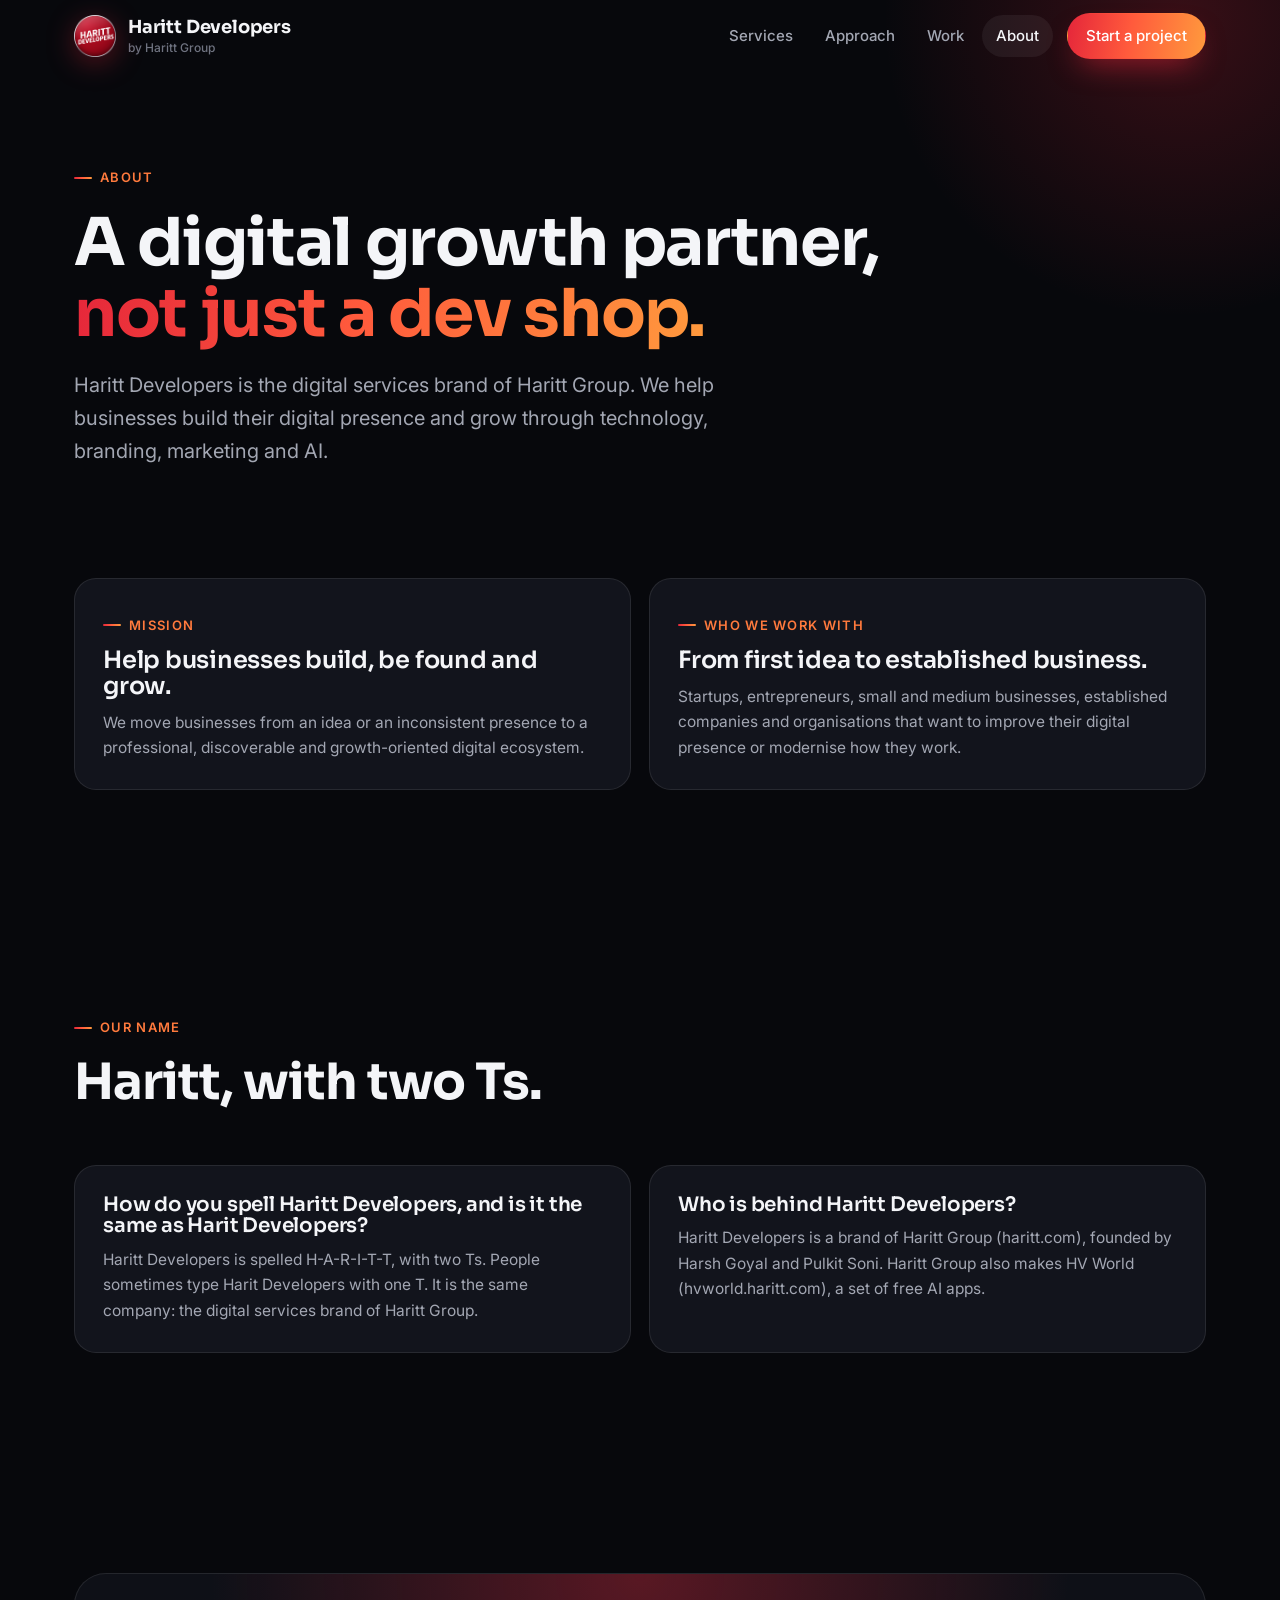
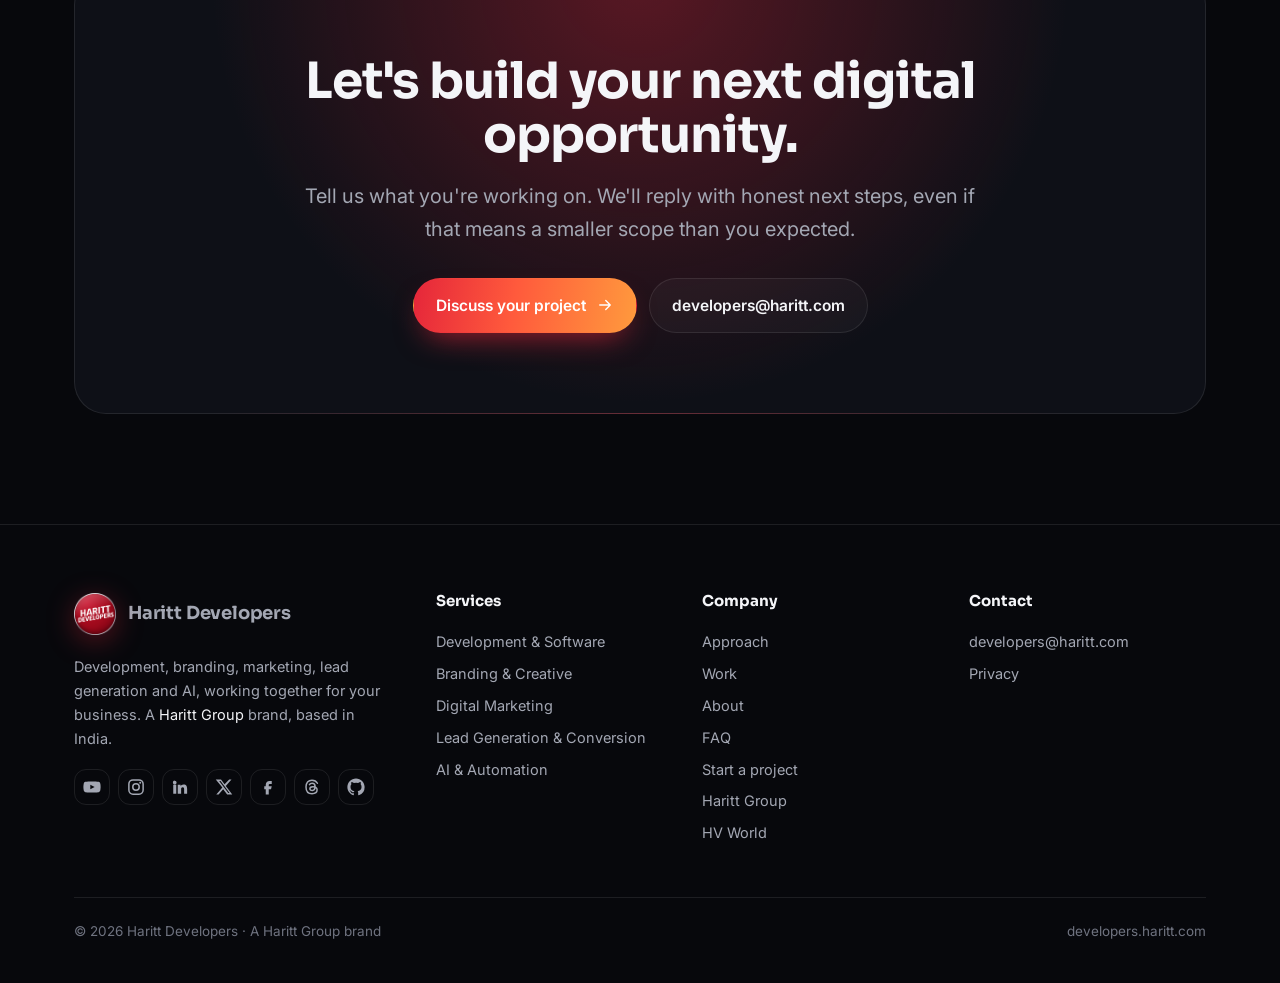
==== commit 1b3d550c: "HV World update" ====
--- a/about/index.html
+++ b/about/index.html
@@ -4,17 +4,13 @@
 <meta property="og:type" content="website"><meta property="og:site_name" content="Haritt Developers"><meta property="og:title" content="About Haritt Developers | Digital Growth Partner by Haritt Group"><meta property="og:description" content="Haritt Developers is the digital services brand of Haritt Group, helping businesses grow through technology, branding, marketing and AI."><meta property="og:url" content="https://developers.haritt.com/about/"><meta property="og:image" content="https://developers.haritt.com/og/about.jpg"><meta property="og:image:width" content="1200"><meta property="og:image:height" content="630"><meta name="twitter:card" content="summary_large_image"><meta name="twitter:image" content="https://developers.haritt.com/og/about.jpg">
 <link rel="preconnect" href="https://fonts.googleapis.com"><link rel="preconnect" href="https://fonts.gstatic.com" crossorigin>
 <link href="https://fonts.googleapis.com/css2?family=Inter:wght@400;500;600&family=Sora:wght@600;700&display=swap" rel="stylesheet">
-<link rel="stylesheet" href="/site.css"><script type="application/ld+json">{"@context":"https://schema.org","@graph":[{"@type":"Organization","@id":"https://developers.haritt.com/#org","name":"Haritt Developers","alternateName":["Harit Developers","Haritt Developers by Haritt Group"],"url":"https://developers.haritt.com/","logo":{"@type":"ImageObject","url":"https://developers.haritt.com/assets/logo-256.png"},"email":"developers@haritt.com","description":"Haritt Developers helps businesses build and improve their digital presence through website and software development, branding, digital marketing, lead generation and AI-powered solutions.","parentOrganization":{"@type":"Organization","@id":"https://haritt.com/#org","name":"Haritt Group","url":"https://haritt.com/"},"areaServed":"IN","sameAs":["https://www.youtube.com/@harittdevelopers","https://www.instagram.com/harittdevelopers/","https://www.linkedin.com/company/harittdevelopers/","https://x.com/harittdeveloper","https://www.facebook.com/harittdevelopers","https://www.threads.com/@harittdevelopers","https://github.com/harittdevelopers"],"knowsAbout":["Web development","Software development","Branding","Digital marketing","Search engine optimisation","Lead generation","AI and automation","E-commerce"]},{"@type":"WebSite","@id":"https://developers.haritt.com/#website","name":"Haritt Developers","alternateName":["Haritt Developers by Haritt Group","Harit Developers"],"url":"https://developers.haritt.com/","publisher":{"@id":"https://developers.haritt.com/#org"},"inLanguage":"en"},{"@type":"WebPage","@id":"https://developers.haritt.com/about/#page","url":"https://developers.haritt.com/about/","name":"About Haritt Developers | Digital Growth Partner by Haritt Group","description":"Haritt Developers is the digital services brand of Haritt Group, helping businesses grow through technology, branding, marketing and AI.","isPartOf":{"@id":"https://developers.haritt.com/#website"},"about":{"@id":"https://developers.haritt.com/#org"},"inLanguage":"en"},{"@type":"BreadcrumbList","itemListElement":[{"@type":"ListItem","position":1,"name":"Home","item":"https://developers.haritt.com/"},{"@type":"ListItem","position":2,"name":"About","item":"https://developers.haritt.com/about/"}]},{"@type":"FAQPage","mainEntity":[{"@type":"Question","name":"How do you spell Haritt Developers, and is it the same as Harit Developers?","acceptedAnswer":{"@type":"Answer","text":"Haritt Developers is spelled H-A-R-I-T-T, with two Ts. People sometimes type Harit Developers with one T. It is the same company: the digital services brand of Haritt Group."}},{"@type":"Question","name":"Who is behind Haritt Developers?","acceptedAnswer":{"@type":"Answer","text":"Haritt Developers is a brand of Haritt Group (haritt.com), founded by Harsh Goyal and Pulkit Soni. Haritt Group also makes HV World (hvworld.haritt.com), a set of free AI apps."}}]}]}</script></head><body><nav id="nav"><div class="w"><div class="br"><a class="bh" href="/" aria-label="Haritt Developers home"><img src="/assets/logo-180.png" alt="Haritt Developers logo" width="42" height="42"></a><span><a class="bh" href="/">Haritt Developers</a><a class="par" href="https://haritt.com">by Haritt Group</a></span></div>
+<link rel="stylesheet" href="/site.css"><script type="application/ld+json">{"@context":"https://schema.org","@graph":[{"@type":"Organization","@id":"https://developers.haritt.com/#org","name":"Haritt Developers","alternateName":["Harit Developers","Harit","Haritt","Haritt.com","Harit.com","Haritt Work","Harit Work","Haritt Agency","Harit Agency","Haritt Web","Harit Web","Harit Dev","Haritt Dev","Arett Developers","Arett","Aratt Developers","Aratt","Hrit Developers","Hrit","Haritt Developers by Haritt Group"],"url":"https://developers.haritt.com/","logo":{"@type":"ImageObject","url":"https://developers.haritt.com/assets/logo-256.png"},"email":"developers@haritt.com","description":"Haritt Developers helps businesses build and improve their digital presence through website and software development, branding, digital marketing, lead generation and AI-powered solutions.","parentOrganization":{"@type":"Organization","@id":"https://haritt.com/#org","name":"Haritt Group","url":"https://haritt.com/"},"areaServed":"IN","sameAs":["https://www.youtube.com/@harittdevelopers","https://www.instagram.com/harittdevelopers/","https://www.linkedin.com/company/harittdevelopers/","https://x.com/harittdeveloper","https://www.facebook.com/harittdevelopers","https://www.threads.com/@harittdevelopers","https://github.com/harittdevelopers"],"knowsAbout":["Web development","Software development","Branding","Digital marketing","Search engine optimisation","Lead generation","AI and automation","E-commerce"]},{"@type":"WebSite","@id":"https://developers.haritt.com/#website","name":"Haritt Developers","alternateName":["Haritt Developers by Haritt Group","Harit Developers"],"url":"https://developers.haritt.com/","publisher":{"@id":"https://developers.haritt.com/#org"},"inLanguage":"en"},{"@type":"WebPage","@id":"https://developers.haritt.com/about/#page","url":"https://developers.haritt.com/about/","name":"About Haritt Developers | Digital Growth Partner by Haritt Group","description":"Haritt Developers is the digital services brand of Haritt Group, helping businesses grow through technology, branding, marketing and AI.","isPartOf":{"@id":"https://developers.haritt.com/#website"},"about":{"@id":"https://developers.haritt.com/#org"},"inLanguage":"en"},{"@type":"BreadcrumbList","itemListElement":[{"@type":"ListItem","position":1,"name":"Home","item":"https://developers.haritt.com/"},{"@type":"ListItem","position":2,"name":"About","item":"https://developers.haritt.com/about/"}]},{"@type":"FAQPage","mainEntity":[{"@type":"Question","name":"How do you spell Haritt Developers, and is it the same as Harit Developers?","acceptedAnswer":{"@type":"Answer","text":"Haritt Developers is spelled H-A-R-I-T-T, with two Ts. People sometimes type Harit Developers with one T. It is the same company: the digital services brand of Haritt Group."}},{"@type":"Question","name":"Who is behind Haritt Developers?","acceptedAnswer":{"@type":"Answer","text":"Haritt Developers is a brand of Haritt Group (haritt.com), founded by Harsh Goyal and Pulkit Soni. Haritt Group also makes HV World (hvworld.haritt.com), a set of free AI apps."}}]}]}</script></head><body><nav id="nav"><div class="w"><div class="br"><a class="bh" href="/" aria-label="Haritt Developers home"><img src="/assets/logo-180.png" alt="Haritt Developers logo" width="42" height="42"></a><span><a class="bh" href="/">Haritt Developers</a><a class="par" href="https://haritt.com">by Haritt Group</a></span></div>
 <div class="lk" id="lk"><a href="/services/">Services</a><a href="/approach/">Approach</a><a href="/work/">Work</a><a href="/about/" class=on>About</a><a class="btn p" href="/contact/">Start a project</a></div>
 <button class="mb" id="mb" aria-label="Open menu" aria-expanded="false" aria-controls="lk"><i></i><i></i><i></i></button></div></nav><header class="ph"><div class="w"><div class="eb rv">About</div><h1 class="rv">A digital growth partner, <span class="gt">not just a dev shop.</span></h1>
 <p class="lead rv">Haritt Developers is the digital services brand of Haritt Group. We help businesses build their digital presence and grow through technology, branding, marketing and AI.</p></div></header>
 <section style="padding-top:20px"><div class="w"><div class="g2">
 <div class="card rv"><div class="eb">Mission</div><h3 style="font-size:24px;margin-top:12px">Help businesses build, be found and grow.</h3><p>We move businesses from an idea or an inconsistent presence to a professional, discoverable and growth-oriented digital ecosystem.</p></div>
 <div class="card rv"><div class="eb">Who we work with</div><h3 style="font-size:24px;margin-top:12px">From first idea to established business.</h3><p>Startups, entrepreneurs, small and medium businesses, established companies and organisations that want to improve their digital presence or modernise how they work.</p></div>
-</div></div></section>
-<section class="light"><div class="w"><div class="sh rv"><div class="eb">Leadership</div><h2>The people behind it.</h2></div><div class="g2">
-<div class="card rv"><h3>Harsh Goyal</h3><p style="color:var(--link);margin-top:4px;font-weight:600">Founder &amp; CEO, Haritt Group</p><p>Leads engineering, design and the company. Built HV World end to end.</p><a class="more" href="mailto:harsh@haritt.com">harsh@haritt.com</a></div>
-<div class="card rv"><h3>Pulkit Soni</h3><p style="color:var(--link);margin-top:4px;font-weight:600">Co-Founder &amp; Chief Product Officer, Haritt Group</p><p>Leads product: roadmap, user research and the experience across our work.</p><a class="more" href="mailto:pulkit@haritt.com">pulkit@haritt.com</a></div>
 </div></div></section>
 <section><div class="w"><div class="sh rv"><div class="eb">Our name</div><h2>Haritt, with two Ts.</h2></div><div class="g2"><div class="card rv"><h3 style="font-size:20px">How do you spell Haritt Developers, and is it the same as Harit Developers?</h3><p>Haritt Developers is spelled H-A-R-I-T-T, with two Ts. People sometimes type Harit Developers with one T. It is the same company: the digital services brand of Haritt Group.</p></div><div class="card rv"><h3 style="font-size:20px">Who is behind Haritt Developers?</h3><p>Haritt Developers is a brand of Haritt Group (haritt.com), founded by Harsh Goyal and Pulkit Soni. Haritt Group also makes HV World (hvworld.haritt.com), a set of free AI apps.</p></div></div></div></section>
 <section><div class="w"><div class="fin rv"><h2>Let's build your next digital opportunity.</h2><p class="lead">Tell us what you're working on. We'll reply with honest next steps, even if that means a smaller scope than you expected.</p><div class="cta"><a class="btn p" href="/contact/">Discuss your project <svg viewBox="0 0 24 24" fill="none" stroke="currentColor" stroke-width="1.8" stroke-linecap="round" stroke-linejoin="round" aria-hidden="true"><path d="M5 12h14M13 6l6 6-6 6"/></svg></a><a class="btn g" href="mailto:developers@haritt.com">developers@haritt.com</a></div></div></div></section><footer><div class="w"><div class="fg">
--- a/site.css
+++ b/site.css
@@ -118,8 +118,8 @@
 .lk.o{transform:none}.lk a{padding:13px 14px;font-size:17px}.lk .btn{margin:10px 0 0;justify-content:center}.mb{display:block}
 .g3,.g2{grid-template-columns:1fr}.flowx{grid-template-columns:1fr;gap:18px}.flowx:before{left:33px;right:auto;top:10px;bottom:10px;width:2px;height:auto}
 .fx{display:grid;grid-template-columns:68px 1fr;gap:16px;text-align:left;align-items:center}.fx .d{margin:0}
-section{padding:80px 0}.hero{padding:120px 0 60px}.stack{height:380px;transform:scale(.82);margin:-30px -20px}
-.svc ul,.fr{grid-template-columns:1fr}form{padding:24px}.wk .tx{padding:28px}.fin{padding:60px 22px}.ph{padding:130px 0 50px}}
+section{padding:80px 0}.hero{padding:120px 0 60px}.stack{height:460px;margin:0}.orb{width:96px;height:96px}.ring.a{width:200px;height:200px}.ring.b{width:min(92%,330px);height:min(92%,330px)}.node{font-size:13px;gap:8px;padding:7px 12px 7px 7px;border-radius:14px}.node i{width:28px;height:28px}.node i svg{width:16px;height:16px}.node:nth-child(4){left:0!important;right:auto!important;top:0!important}.node:nth-child(5){left:auto!important;right:0!important;top:11%!important}.node:nth-child(9){left:0!important;right:auto!important;top:22%!important}.node:nth-child(6){left:0!important;right:auto!important;top:66%!important}.node:nth-child(7){left:auto!important;right:0!important;top:77%!important}.node:nth-child(8){left:0!important;right:auto!important;top:88%!important}
+.btn{white-space:normal;max-width:100%}.g4,.proc,.svc,.hg,.fw,.wk{grid-template-columns:minmax(0,1fr)}.fg{grid-template-columns:repeat(2,minmax(0,1fr));gap:26px 18px}.fg>:first-child,.fg>:last-child{grid-column:1/-1}.fg a{overflow-wrap:anywhere}.svc ul,.fr{grid-template-columns:1fr}form{padding:24px}.wk .tx{padding:28px}.fin{padding:60px 22px}.ph{padding:130px 0 50px}}
 /* faq */
 .fq{max-width:860px;display:grid;gap:12px}.fq .it{background:var(--card);border:1px solid var(--line);border-radius:18px;transition:border-color .2s}.fq .it.is-open{border-color:rgba(255,122,61,.45)}
 .fq h3{margin:0;font-size:inherit}.fq .q{width:100%;display:flex;justify-content:space-between;align-items:center;gap:16px;text-align:left;background:none;border:0;color:var(--ink);font:600 17px/1.4 var(--disp);padding:20px 24px;cursor:pointer}
